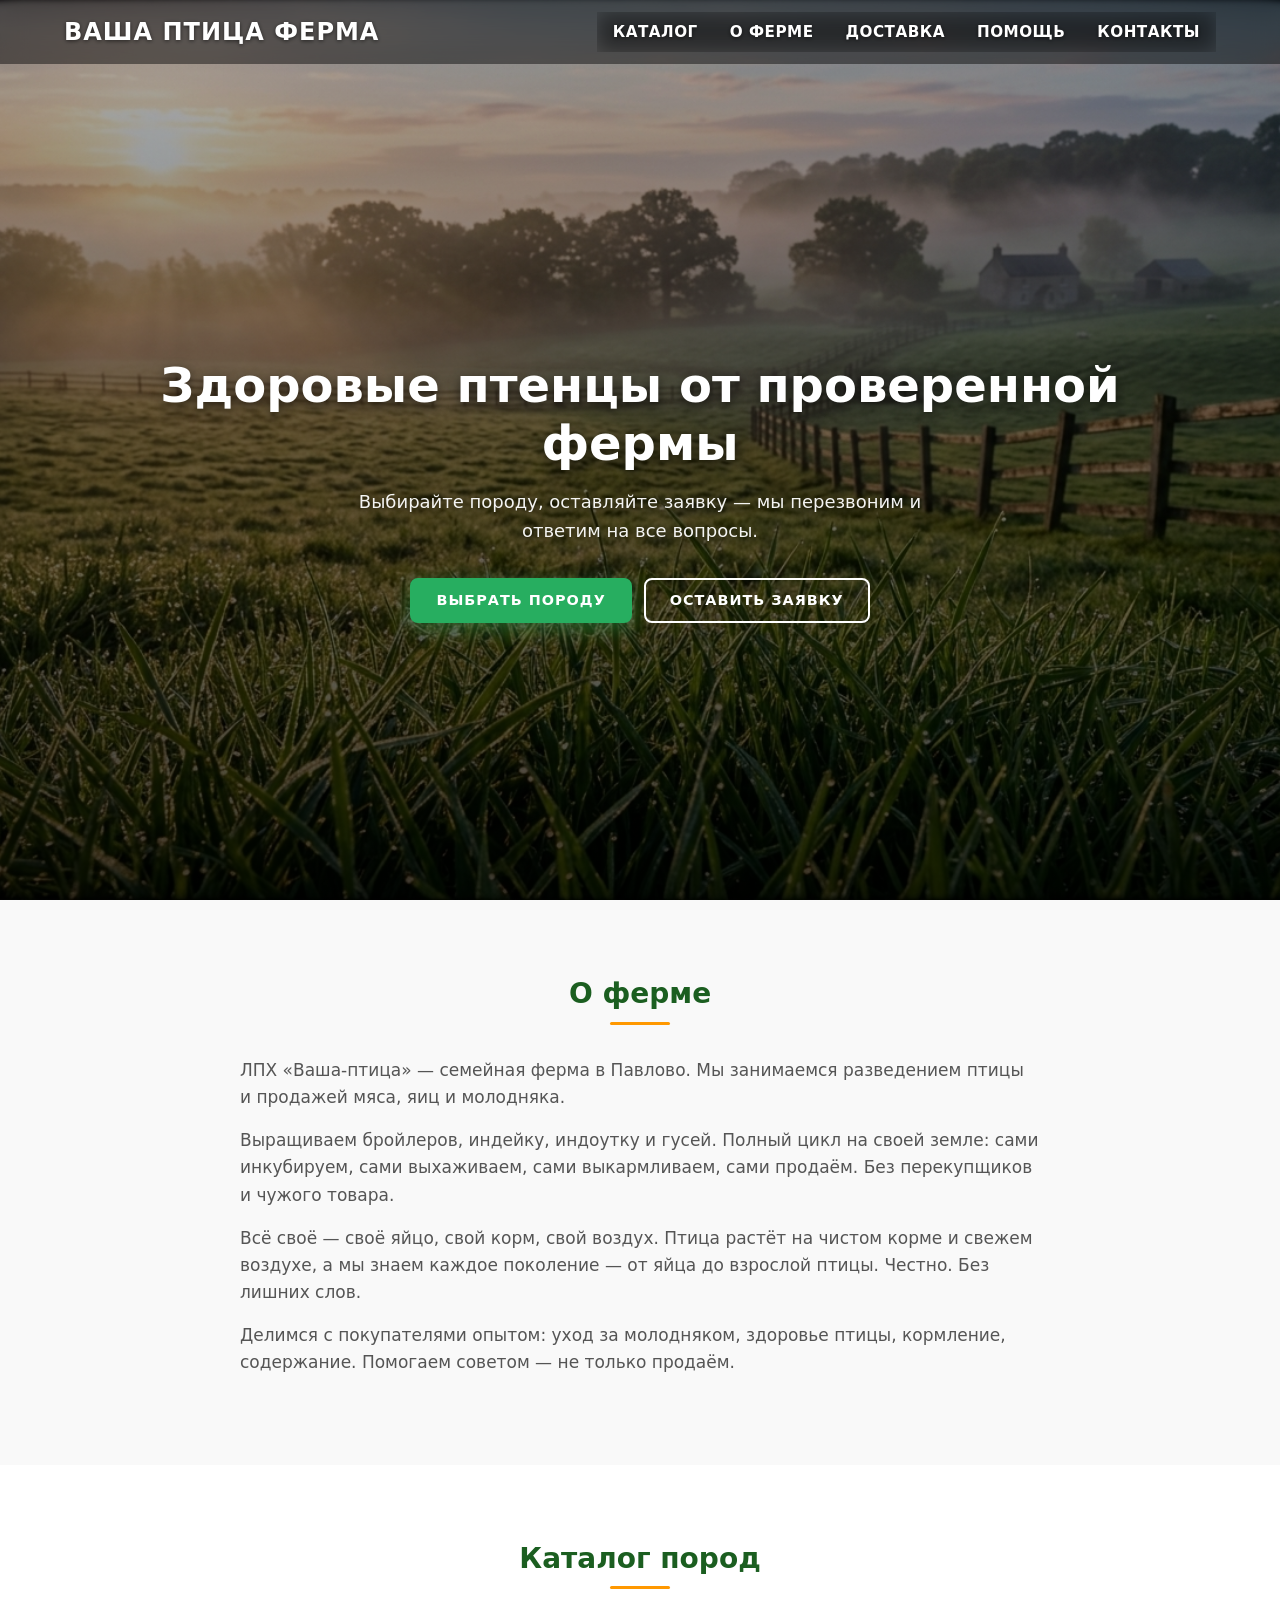
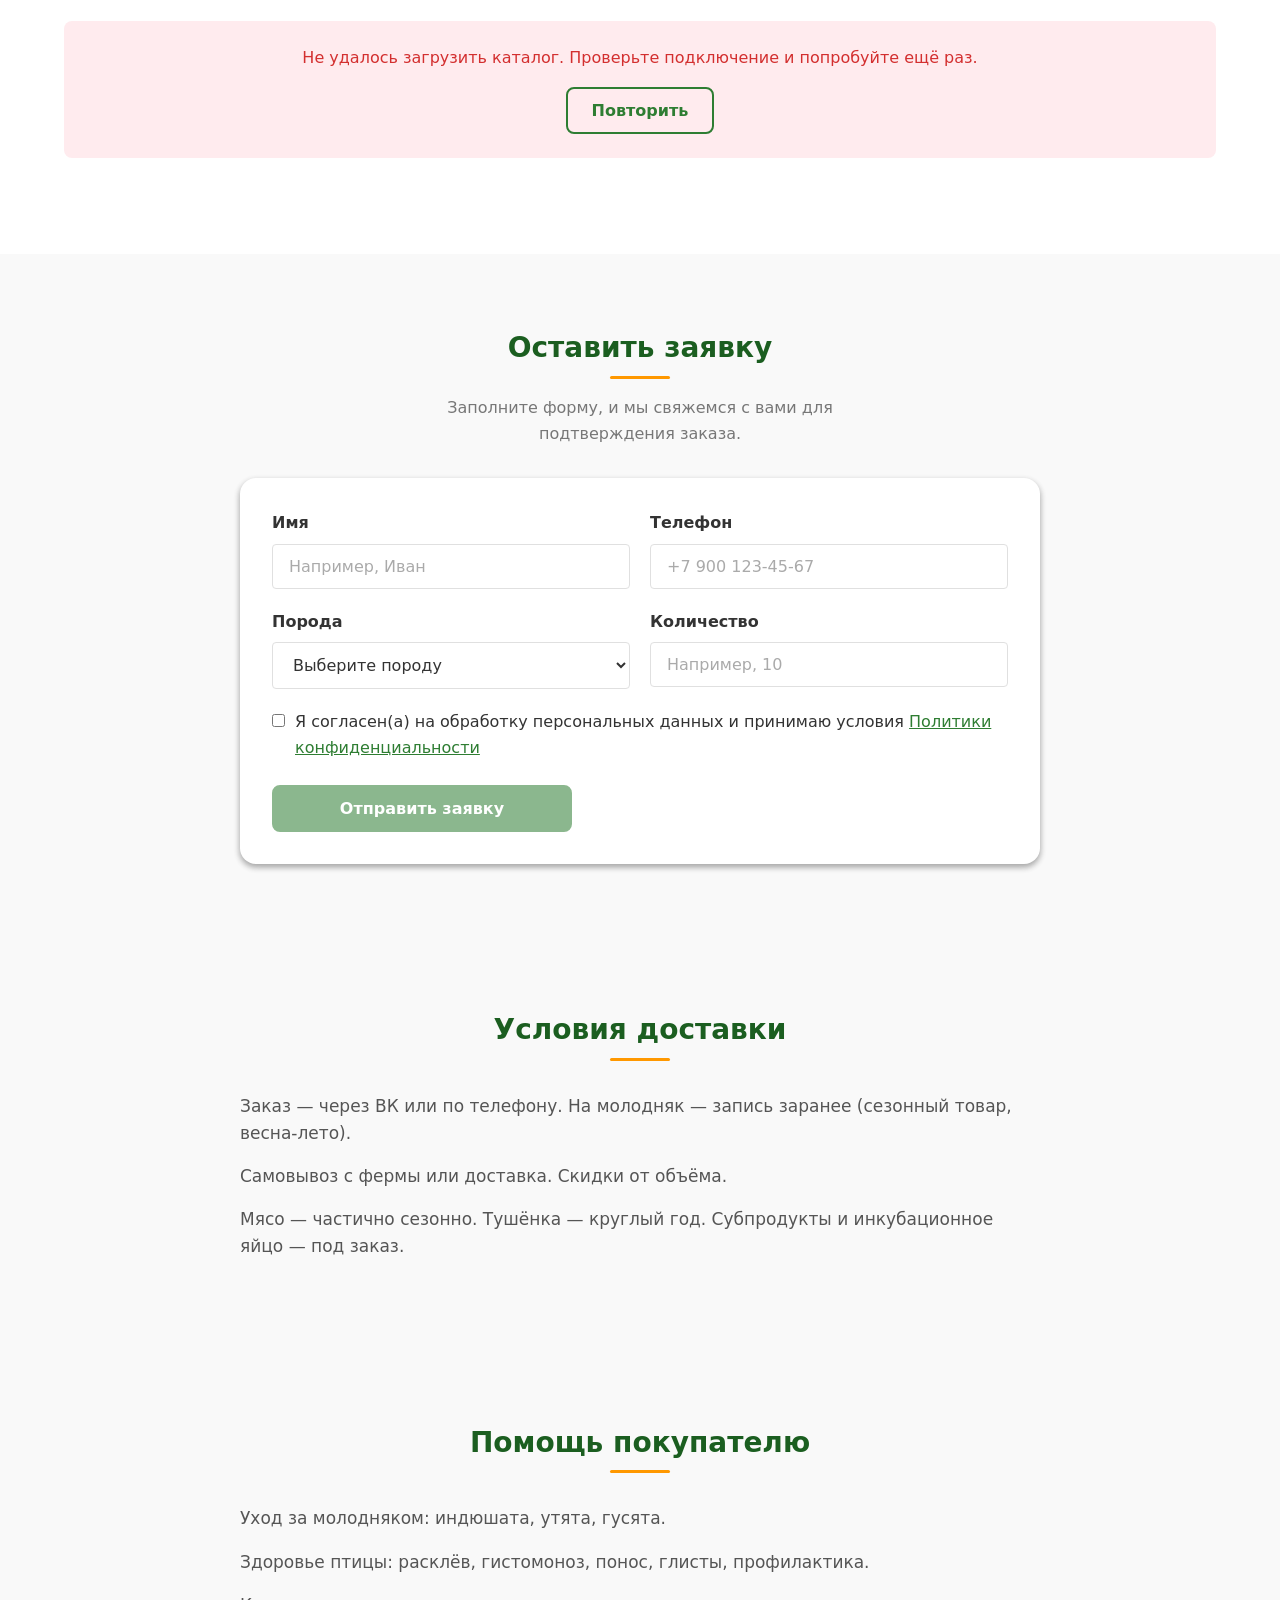
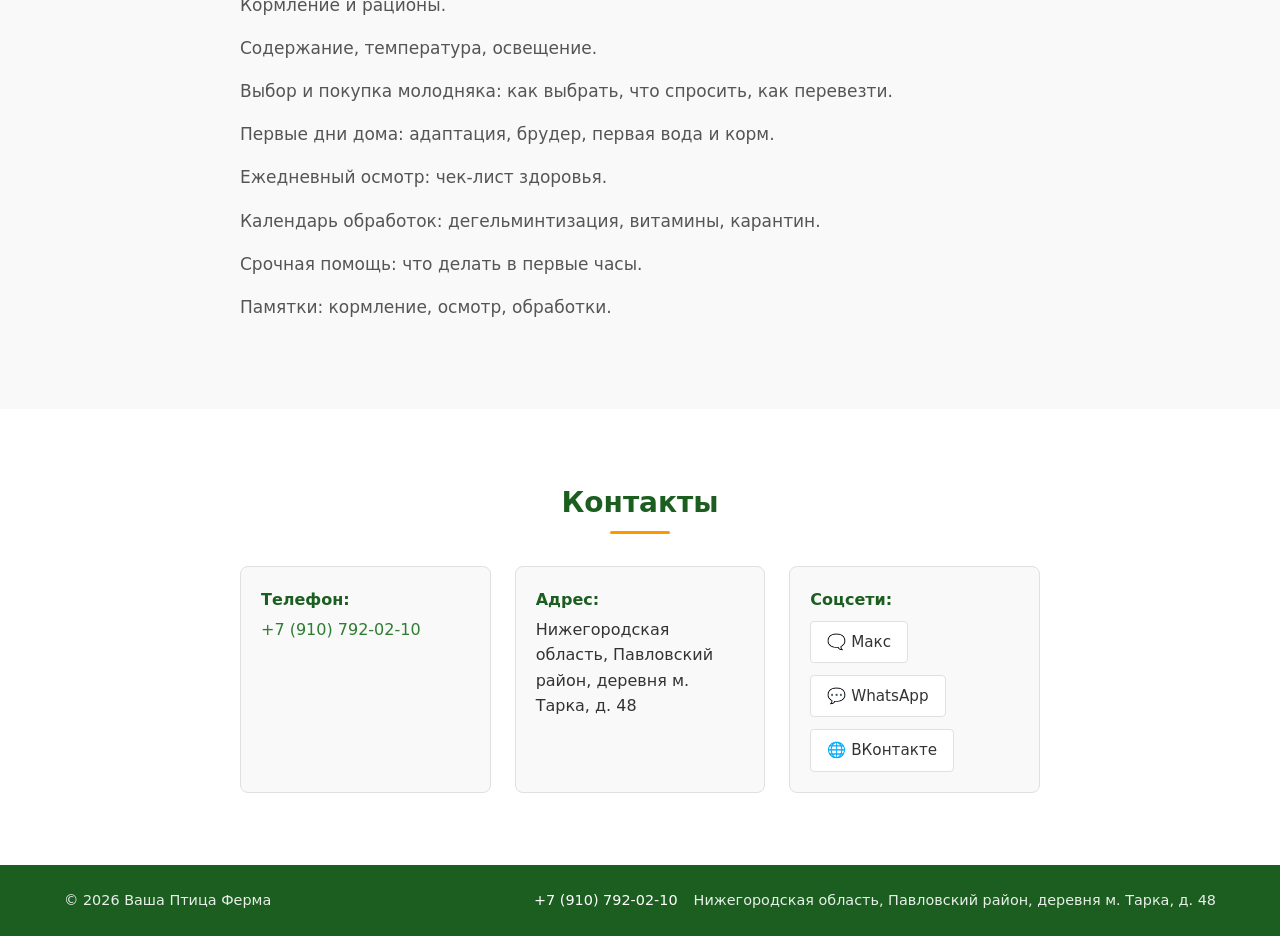
==== index.html @ 3f424425 "Добавлено согласие на обработку персональных данных и модальное окно политики конфиденциальности" ====
<!DOCTYPE html>
<html lang="ru">
<head>
    <meta charset="UTF-8">
    <meta name="viewport" content="width=device-width, initial-scale=1.0">
    <title>Ваша Птица Ферма — каталог пород и заявки</title>
    <link rel="stylesheet" href="css/styles.css">
    <link rel="icon" type="image/x-icon" href="favicon.ico">
    <script src="https://challenges.cloudflare.com/turnstile/v0/api.js" async defer></script>
</head>
<body>
    <header class="site-header">
        <div class="container header-inner">
            <a href="#hero" class="logo" aria-label="Ваша Птица Ферма — на главную">
                <span class="logo-main">Ваша Птица Ферма</span>
            </a>
            <nav class="main-nav" aria-label="Основная навигация">
                <button class="nav-toggle" aria-label="Открыть меню" aria-expanded="false">
                    <span></span>
                    <span></span>
                    <span></span>
                </button>
                <ul class="nav-list">
                    <li><a href="#catalog" class="nav-link">Каталог</a></li>
                    <li><a href="#about" class="nav-link">О ферме</a></li>
                    <li><a href="#delivery" class="nav-link">Доставка</a></li>
                    <li><a href="#guarantees" class="nav-link">Помощь</a></li>
                    <li><a href="#contacts" class="nav-link">Контакты</a></li>
                </ul>
            </nav>
        </div>
    </header>

    <main>
        <!-- Главный экран -->
        <section id="hero" class="hero">
            <div class="container">
                <h1 class="hero-title">Здоровые птенцы от проверенной фермы</h1>
                <p class="hero-subtitle">Выбирайте породу, оставляйте заявку — мы перезвоним и ответим на все вопросы.</p>
                <div class="hero-actions">
                    <a href="#catalog" class="btn btn-primary">Выбрать породу</a>
                    <a href="#application" class="btn btn-outline">Оставить заявку</a>
                </div>
            </div>
        </section>

        <!-- О ферме -->
        <section id="about" class="section about">
            <div class="container">
                <h2 class="section-title">О ферме</h2>
                <div class="about-content" id="about-text">
                    <!-- Текст подставляется из config.js -->
                </div>
            </div>
        </section>

        <!-- Каталог пород -->
        <section id="catalog" class="section catalog">
            <div class="container">
                <h2 class="section-title">Каталог пород</h2>
                <div id="catalog-status" class="catalog-status" role="status" aria-live="polite">
                    <!-- Загрузка, ошибка, пусто -->
                </div>
                <div id="catalog-grid" class="catalog-grid">
                    <!-- Карточки пород будут вставлены через JS -->
                </div>
            </div>
        </section>

        <!-- Форма заявки -->
        <section id="application" class="section application">
            <div class="container">
                <h2 class="section-title">Оставить заявку</h2>
                <p class="section-subtitle">Заполните форму, и мы свяжемся с вами для подтверждения заказа.</p>
                <form id="application-form" class="application-form" novalidate>
                    <div class="form-row">
                        <div class="form-group">
                            <label for="name">Имя</label>
                            <input type="text" id="name" name="name" required minlength="2" maxlength="100" placeholder="Например, Иван">
                            <div class="error-message" id="name-error" aria-live="polite"></div>
                        </div>
                        <div class="form-group">
                            <label for="phone">Телефон</label>
                            <input type="tel" id="phone" name="phone" required placeholder="+7 900 123-45-67">
                            <div class="error-message" id="phone-error" aria-live="polite"></div>
                        </div>
                    </div>
                    <div class="form-row">
                        <div class="form-group">
                            <label for="breed">Порода</label>
                            <select id="breed" name="breed_id" required>
                                <option value="">Выберите породу</option>
                                <!-- Опции заполняются после загрузки каталога -->
                            </select>
                            <div class="error-message" id="breed-error" aria-live="polite"></div>
                        </div>
                        <div class="form-group">
                            <label for="quantity">Количество</label>
                            <input type="number" id="quantity" name="quantity" required min="1" max="10000" step="1" inputmode="numeric" placeholder="Например, 10">
                            <div class="error-message" id="quantity-error" aria-live="polite"></div>
                        </div>
                    </div>
                    <div class="form-group consent-group">
                        <label class="consent-label">
                            <input type="checkbox" id="consent" name="consent" required>
                            <span>Я согласен(а) на обработку персональных данных и принимаю условия <a href="#privacy-modal" id="privacy-policy-link" class="privacy-policy-link">Политики конфиденциальности</a></span>
                        </label>
                        <div class="error-message" id="consent-error" aria-live="polite"></div>
                    </div>
                    <div id="form-feedback" class="form-feedback" role="status" aria-live="polite"></div>
                    <div class="cf-turnstile" data-sitekey="0x4AAAAAAEzDUbADTcyROmiz"></div>
                    <button type="submit" class="btn btn-primary btn-submit">Отправить заявку</button>
                </form>
            </div>
        </section>

        <!-- Доставка -->
        <section id="delivery" class="section delivery">
            <div class="container">
                <h2 class="section-title">Условия доставки</h2>
                <div class="delivery-content" id="delivery-text">
                    <!-- Текст подставляется из config.js -->
                </div>
            </div>
        </section>

        <!-- Гарантии -->
        <section id="guarantees" class="section guarantees">
            <div class="container">
                <h2 class="section-title">Помощь покупателю</h2>
                <div class="guarantees-content" id="guarantees-text">
                    <!-- Текст подставляется из config.js -->
                </div>
            </div>
        </section>

        <!-- Контакты -->
        <section id="contacts" class="section contacts">
            <div class="container">
                <h2 class="section-title">Контакты</h2>
                <div class="contacts-grid">
                    <div class="contact-item">
                        <span class="contact-label">Телефон:</span>
                        <a id="contact-phone" href="tel:+79001234567" class="contact-link"></a>
                    </div>
                    <div class="contact-item">
                        <span class="contact-label">Адрес:</span>
                        <span id="contact-address"></span>
                    </div>
                    <div class="contact-item">
                        <span class="contact-label">Соцсети:</span>
                        <ul id="contact-socials" class="social-list"></ul>
                    </div>
                </div>
            </div>
        </section>
    </main>

    <footer class="site-footer">
        <div class="container footer-inner">
            <p class="footer-copyright">© <span id="current-year"></span> Ваша Птица Ферма</p>
            <div class="footer-contacts">
                <a id="footer-phone" href="tel:+79001234567" class="footer-link"></a>
                <span id="footer-address"></span>
            </div>
        </div>
    </footer>

    <!-- Модальное окно политики конфиденциальности -->
    <div class="modal-overlay" id="privacy-modal" role="dialog" aria-modal="true" aria-labelledby="privacy-modal-title" hidden>
        <div class="modal" role="document">
            <div class="modal-header">
                <h2 class="modal-title" id="privacy-modal-title">Политика конфиденциальности</h2>
                <button class="modal-close" id="privacy-modal-close" aria-label="Закрыть" type="button">
                    <span aria-hidden="true">&times;</span>
                </button>
            </div>
            <div class="modal-body">
                <div class="policy-content">
                    <p><strong>ПОЛИТИКА КОНФИДЕНЦИАЛЬНОСТИ</strong></p>
                    <p>Действует в отношении сайта: <a href="https://chearu-stack.github.io/vpfarm/" target="_blank" rel="noopener noreferrer">https://chearu-stack.github.io/vpfarm/</a></p>
                    <p>Дата последнего обновления: 15 сентября 2026 г.</p>
                    <p>Настоящая Политика конфиденциальности (далее — Политика) определяет порядок обработки и защиты персональных данных пользователей сайта <a href="https://chearu-stack.github.io/vpfarm/" target="_blank" rel="noopener noreferrer">https://chearu-stack.github.io/vpfarm/</a> (далее — Сайт).</p>
                    <h3>1. Оператор персональных данных</h3>
                    <p>Оператором персональных данных является физическое лицо: Чернышева Марина Владимировна, контактный e-mail: <a href="mailto:ea52bk.ru">ea52bk.ru</a>.</p>
                    <h3>2. Какие персональные данные собираются</h3>
                    <p>Оператор обрабатывает следующие персональные данные пользователя: имя; номер контактного телефона; адрес доставки (предоставляется пользователем по желанию и только в случае необходимости).</p>
                    <h3>3. Цели обработки персональных данных</h3>
                    <p>Персональные данные обрабатываются исключительно в целях: оформления и выполнения заказа на приобретение молодняка; связи с пользователем для уточнения деталей заказа; информирования о статусе заказа.</p>
                    <h3>4. Правовые основания обработки</h3>
                    <p>Обработка персональных данных осуществляется на основании согласия пользователя, которое он дает путем отметки соответствующего чекбокса при отправке формы заявки на Сайте.</p>
                    <h3>5. Порядок и условия обработки</h3>
                    <p>5.1. Обработка персональных данных включает: сбор, запись, систематизацию, накопление, хранение, уточнение (обновление, изменение), извлечение, использование, блокирование, удаление, уничтожение.</p>
                    <p>5.2. Персональные данные хранятся на компьютере Оператора, расположенном на территории Российской Федерации.</p>
                    <p>5.3. Передача персональных данных третьим лицам не осуществляется, за исключением случаев, предусмотренных законодательством РФ.</p>
                    <p>5.4. Оператор принимает необходимые организационные и технические меры для защиты персональных данных от неправомерного доступа, уничтожения, изменения, блокирования и иных неправомерных действий.</p>
                    <h3>6. Сроки обработки и хранения</h3>
                    <p>Персональные данные обрабатываются до достижения целей обработки либо до момента отзыва согласия пользователем. После достижения целей обработки или отзыва согласия данные подлежат удалению в течение 30 (тридцати) дней.</p>
                    <h3>7. Права пользователя</h3>
                    <p>Пользователь имеет право: получать информацию об обработке своих персональных данных; требовать уточнения, блокирования или уничтожения своих персональных данных; отозвать согласие на обработку персональных данных в любое время. Для реализации своих прав пользователь может направить обращение на e-mail: <a href="mailto:ea52bk.ru">ea52bk.ru</a>.</p>
                    <h3>8. Отзыв согласия</h3>
                    <p>Согласие на обработку персональных данных может быть отозвано пользователем в любое время путем направления письменного уведомления на e-mail: <a href="mailto:ea52bk.ru">ea52bk.ru</a>. После получения отзыва Оператор прекращает обработку персональных данных и уничтожает их в срок, не превышающий 30 (тридцати) дней.</p>
                    <h3>9. Изменение Политики</h3>
                    <p>Оператор вправе вносить изменения в настоящую Политику. Актуальная версия Политики всегда размещается на Сайте.</p>
                    <h3>10. Контакты</h3>
                    <p>По всем вопросам, связанным с обработкой персональных данных, пользователь может обратиться по e-mail: <a href="mailto:ea52bk.ru">ea52bk.ru</a>.</p>
                </div>
            </div>
        </div>
    </div>

    <script src="js/config.js"></script>
    <script src="js/app.js"></script>
</body>
</html>
---- css/styles.css ----
/* ============================================
   Ваша Птица Ферма — основные стили
   Адаптивная верстка от 320px (mobile-first)
   ============================================ */

/* ---------- Переменные ---------- */
:root {
    --color-primary: #2e7d32;
    --color-primary-dark: #1b5e20;
    --color-primary-light: #e8f5e9;
    --color-accent: #ff9800;
    --color-accent-dark: #e65100;
    --color-text: #333333;
    --color-text-light: #555555;
    --color-text-muted: #777777;
    --color-background: #f9f9f9;
    --color-surface: #ffffff;
    --color-border: #e0e0e0;
    --color-error: #d32f2f;
    --color-success: #388e3c;
    --shadow-sm: 0 1px 3px rgba(0,0,0,0.12), 0 1px 2px rgba(0,0,0,0.24);
    --shadow-md: 0 3px 6px rgba(0,0,0,0.16), 0 3px 6px rgba(0,0,0,0.23);
    --shadow-lg: 0 10px 20px rgba(0,0,0,0.19), 0 6px 6px rgba(0,0,0,0.23);
    --radius-sm: 4px;
    --radius-md: 8px;
    --radius-lg: 16px;
    --transition: all 0.3s ease;
    --font-family: system-ui, -apple-system, BlinkMacSystemFont, "Segoe UI", Roboto, "Helvetica Neue", Arial, sans-serif;
    --header-height: 64px;
}

/* ---------- Сброс и базовые стили ---------- */
*,
*::before,
*::after {
    box-sizing: border-box;
    margin: 0;
    padding: 0;
}

html {
    scroll-behavior: smooth;
    -webkit-text-size-adjust: 100%;
}

body {
    font-family: var(--font-family);
    font-size: 16px;
    line-height: 1.6;
    color: var(--color-text);
    background-color: var(--color-background);
    min-height: 100vh;
    display: flex;
    flex-direction: column;
}

main {
    flex: 1 0 auto;
}

img {
    max-width: 100%;
    height: auto;
    display: block;
}

ul,
ol {
    list-style: none;
}

a {
    color: var(--color-primary);
    text-decoration: none;
    transition: var(--transition);
}

a:hover {
    color: var(--color-primary-dark);
}

/* ---------- Контейнер ---------- */
.container {
    width: 100%;
    max-width: 1200px;
    margin: 0 auto;
    padding: 0 16px;
}

/* ---------- Кнопки (общие) ---------- */
.btn {
    display: inline-block;
    padding: 12px 24px;
    border: 2px solid transparent;
    border-radius: var(--radius-md);
    font-size: 1rem;
    font-weight: 600;
    text-align: center;
    cursor: pointer;
    transition: var(--transition);
    text-decoration: none;
    line-height: 1.2;
    background: none;
    font-family: inherit;
}

.btn:focus-visible {
    outline: 3px solid var(--color-accent);
    outline-offset: 2px;
}

.btn-primary {
    background-color: var(--color-primary);
    color: #fff;
    border-color: var(--color-primary);
}

.btn-primary:hover {
    background-color: var(--color-primary-dark);
    border-color: var(--color-primary-dark);
    color: #fff;
}

.btn-outline {
    background-color: transparent;
    color: var(--color-primary);
    border-color: var(--color-primary);
}

.btn-outline:hover {
    background-color: var(--color-primary-light);
    color: var(--color-primary-dark);
    border-color: var(--color-primary-dark);
}

.btn-submit {
    width: 100%;
    max-width: 300px;
    margin-top: 24px;
}

.btn-order {
    margin-top: 16px;
    width: 100%;
}

/* ---------- Шапка (Тонированное стекло, фиксированная) ---------- */
.site-header {
    background-color: rgba(0, 0, 0, 0.45); /* Темная полупрозрачная база */
    backdrop-filter: blur(12px); /* Эффект стекла */
    -webkit-backdrop-filter: blur(12px);
    position: fixed; /* Шапка всегда на экране */
    top: 0;
    left: 0;
    width: 100%;
    z-index: 1000;
    height: auto;
    min-height: var(--header-height);
}

.header-inner {
    display: flex;
    align-items: center;
    justify-content: space-between;
    height: var(--header-height);
}

.logo {
    font-size: 1.5rem;
    font-weight: 700;
    color: #ffffff;
    letter-spacing: 1px;
    text-transform: uppercase;
    text-shadow: 0 1px 4px rgba(0, 0, 0, 0.6);
}

.logo-main {
    white-space: nowrap;
}

/* Навигация */
.main-nav {
    display: flex;
    align-items: center;
}

.nav-toggle {
    display: inline-flex;
    flex-direction: column;
    justify-content: center;
    align-items: center;
    width: 40px;
    height: 40px;
    background: transparent;
    border: none;
    cursor: pointer;
    padding: 8px;
    border-radius: var(--radius-sm);
    transition: var(--transition);
}

.nav-toggle:hover {
    background-color: rgba(255, 255, 255, 0.15);
}

.nav-toggle span {
    display: block;
    width: 24px;
    height: 2px;
    background-color: #ffffff;
    margin: 2px 0;
    transition: var(--transition);
    transform-origin: center;
}

.nav-list {
    display: none;
    position: absolute;
    top: var(--header-height);
    left: 0;
    right: 0;
    background-color: rgba(0, 0, 0, 0.85); 
    backdrop-filter: blur(10px);
    box-shadow: var(--shadow-md);
    padding: 16px;
    flex-direction: column;
    gap: 8px;
}

.nav-list.nav-open {
    display: flex;
}

.nav-link {
    display: block;
    padding: 12px 16px;
    font-size: 0.95rem;
    font-weight: 600;
    color: #ffffff;
    border-radius: var(--radius-sm);
    text-transform: uppercase;
    letter-spacing: 0.5px;
    text-shadow: 0 1px 4px rgba(0, 0, 0, 0.6);
}

.nav-link:hover {
    background-color: rgba(255, 255, 255, 0.1);
    color: #ffffff;
}

/* Анимация бургера при открытом меню */
.nav-open ~ .nav-toggle span:nth-child(1) {
    transform: translateY(6px) rotate(45deg);
}
.nav-open ~ .nav-toggle span:nth-child(2) {
    opacity: 0;
}
.nav-open ~ .nav-toggle span:nth-child(3) {
    transform: translateY(-6px) rotate(-45deg);
}

/* ---------- Главный экран (Cinematic Hero с фото 100vh) ---------- */
.hero {
    background: linear-gradient(to bottom, rgba(0, 0, 0, 0.3) 0%, rgba(0, 0, 0, 0.75) 100%),
                url('../assets/images/hero-bg.jpg') center center / cover no-repeat;
    padding: 80px 0 0 0; 
    min-height: 100vh; /* Ровно на весь экран */
    display: flex;
    flex-direction: column;
    justify-content: center;
    text-align: center;
}

.hero-title {
    font-size: 2.5rem;
    font-weight: 800;
    color: #ffffff;
    margin-bottom: 16px;
    line-height: 1.2;
    text-shadow: 0 4px 12px rgba(0, 0, 0, 0.6);
}

.hero-subtitle {
    font-size: 1.125rem;
    color: rgba(255, 255, 255, 0.95);
    max-width: 600px;
    margin: 0 auto 32px;
    text-shadow: 0 2px 8px rgba(0, 0, 0, 0.6);
}

.hero-actions {
    display: flex;
    flex-direction: column;
    gap: 12px;
    align-items: center;
    justify-content: center;
}

/* Кнопки ТОЛЬКО для главного экрана */
.hero-actions .btn-primary {
    background-color: #27ae60;
    border-color: #27ae60;
    color: #ffffff;
    box-shadow: 0 6px 20px rgba(39, 174, 96, 0.4);
    text-transform: uppercase;
    letter-spacing: 1px;
    font-size: 0.9rem;
}

.hero-actions .btn-primary:hover {
    background-color: #219653;
    border-color: #219653;
    transform: translateY(-2px);
    box-shadow: 0 8px 25px rgba(39, 174, 96, 0.6);
    color: #ffffff;
}

.hero-actions .btn-outline {
    background-color: transparent;
    color: #ffffff;
    border-color: #ffffff;
    text-transform: uppercase;
    letter-spacing: 1px;
    font-size: 0.9rem;
}

.hero-actions .btn-outline:hover {
    background-color: #ffffff;
    color: #333333;
    border-color: #ffffff;
    transform: translateY(-2px);
}

/* ---------- Секции ---------- */
.section {
    padding: 48px 0;
}

.section-title {
    font-size: 1.75rem;
    font-weight: 700;
    color: var(--color-primary-dark);
    text-align: center;
    margin-bottom: 32px;
    position: relative;
    padding-bottom: 8px;
}

.section-title::after {
    content: '';
    position: absolute;
    bottom: 0;
    left: 50%;
    transform: translateX(-50%);
    width: 60px;
    height: 3px;
    background-color: var(--color-accent);
    border-radius: 2px;
}

.section-subtitle {
    text-align: center;
    color: var(--color-text-muted);
    max-width: 500px;
    margin: -16px auto 32px;
}

/* ---------- Контентные блоки (about, delivery, guarantees) ---------- */
.about-content,
.delivery-content,
.guarantees-content {
    max-width: 800px;
    margin: 0 auto;
    font-size: 1.0625rem;
    color: var(--color-text-light);
}

.about-content p,
.delivery-content p,
.guarantees-content p {
    margin-bottom: 16px;
}

/* ---------- Каталог ---------- */
.catalog {
    background-color: var(--color-surface);
}

.catalog-status {
    text-align: center;
    padding: 16px;
    margin-bottom: 24px;
    border-radius: var(--radius-md);
    min-height: 48px;
    font-size: 1rem;
}

.catalog-status.loading {
    color: var(--color-primary);
    background-color: var(--color-primary-light);
}

.catalog-status.empty {
    color: var(--color-text-muted);
    background-color: #f0f0f0;
}

.catalog-status.error {
    color: var(--color-error);
    background-color: #ffebee;
    padding: 24px;
}

.catalog-status.error p {
    margin-bottom: 16px;
}

.catalog-grid {
    display: grid;
    grid-template-columns: 1fr;
    gap: 24px;
}

.breed-card {
    background-color: var(--color-surface);
    border: 1px solid var(--color-border);
    border-radius: var(--radius-lg);
    overflow: hidden;
    box-shadow: var(--shadow-sm);
    transition: var(--transition);
    display: flex;
    flex-direction: column;
}

.breed-card:hover {
    box-shadow: var(--shadow-md);
    transform: translateY(-4px);
}

.breed-image-wrapper {
    width: 100%;
    aspect-ratio: 16 / 9;
    overflow: hidden;
    background-color: #f0f0f0;
}

.breed-image {
    width: 100%;
    height: 100%;
    object-fit: cover;
    transition: transform 0.3s ease;
}

.breed-card:hover .breed-image {
    transform: scale(1.05);
}

.breed-info {
    padding: 20px;
    display: flex;
    flex-direction: column;
    flex: 1;
}

.breed-name {
    font-size: 1.25rem;
    font-weight: 700;
    color: var(--color-primary-dark);
    margin-bottom: 8px;
}

.breed-price {
    font-size: 1.5rem;
    font-weight: 700;
    color: var(--color-accent-dark);
    margin-bottom: 12px;
}

.currency {
    font-size: 0.875rem;
    font-weight: 400;
    color: var(--color-text-muted);
}

.breed-description {
    color: var(--color-text-light);
    margin-bottom: 16px;
    flex: 1;
}

/* ---------- Форма заявки ---------- */
.application {
    background-color: var(--color-background);
}

.application-form {
    max-width: 800px;
    margin: 0 auto;
    padding: 32px;
    background-color: var(--color-surface);
    border-radius: var(--radius-lg);
    box-shadow: var(--shadow-md);
}

.form-row {
    display: flex;
    flex-direction: column;
    gap: 20px;
    margin-bottom: 20px;
}

.form-group {
    flex: 1;
}

.form-group label {
    display: block;
    margin-bottom: 8px;
    font-weight: 600;
    color: var(--color-text);
}

.form-group input,
.form-group select {
    width: 100%;
    padding: 12px 16px;
    font-size: 1rem;
    font-family: inherit;
    border: 1px solid var(--color-border);
    border-radius: var(--radius-sm);
    background-color: var(--color-surface);
    transition: var(--transition);
    color: var(--color-text);
}

.form-group input::placeholder {
    color: #aaa;
}

.form-group input:focus,
.form-group select:focus {
    outline: none;
    border-color: var(--color-primary);
    box-shadow: 0 0 0 3px rgba(46, 125, 50, 0.2);
}

.error-message {
    display: none;
    color: var(--color-error);
    font-size: 0.875rem;
    margin-top: 6px;
}

.error-message.visible {
    display: block;
}

.form-feedback {
    min-height: 24px;
    margin: 16px 0;
    text-align: center;
    font-weight: 500;
    display: none;
}

.form-feedback.error {
    display: block;
    color: var(--color-error);
}

.form-feedback.success {
    display: block;
    color: var(--color-success);
}

/* ---------- Контакты ---------- */
.contacts {
    background-color: var(--color-surface);
}

.contacts-grid {
    display: grid;
    grid-template-columns: 1fr;
    gap: 24px;
    max-width: 800px;
    margin: 0 auto;
}

.contact-item {
    background-color: var(--color-background);
    padding: 20px;
    border-radius: var(--radius-md);
    border: 1px solid var(--color-border);
}

.contact-label {
    display: block;
    font-weight: 700;
    color: var(--color-primary-dark);
    margin-bottom: 4px;
}

.contact-link {
    color: var(--color-primary);
}

.social-list {
    display: flex;
    flex-wrap: wrap;
    gap: 12px;
    margin-top: 8px;
}

.social-item {
}

.social-link {
    display: inline-flex;
    align-items: center;
    gap: 4px;
    padding: 8px 16px;
    background-color: var(--color-surface);
    border: 1px solid var(--color-border);
    border-radius: var(--radius-sm);
    color: var(--color-text);
    font-weight: 500;
    font-size: 0.95rem;
    transition: var(--transition);
}

.social-link:hover {
    background-color: var(--color-primary-light);
    color: var(--color-primary-dark);
    border-color: var(--color-primary);
}

/* ---------- Футер ---------- */
.site-footer {
    background-color: var(--color-primary-dark);
    color: rgba(255,255,255,0.9);
    padding: 24px 0;
    flex-shrink: 0;
}

.footer-inner {
    display: flex;
    flex-direction: column;
    align-items: center;
    gap: 12px;
    text-align: center;
}

.footer-copyright {
    font-size: 0.9rem;
}

.footer-contacts {
    display: flex;
    flex-direction: column;
    gap: 4px;
    font-size: 0.9rem;
}

.footer-link {
    color: #fff;
    font-weight: 500;
}

.footer-link:hover {
    color: var(--color-accent);
}

/* ============================================
   Адаптивные стили
   ============================================ */

/* Маленькие мобильные */
@media (max-width: 480px) {
    :root {
        --header-height: 56px;
    }
    .hero-title {
        font-size: 1.75rem;
    }
    .section-title {
        font-size: 1.5rem;
    }
    .application-form {
        padding: 20px;
    }
    .btn {
        padding: 10px 20px;
        font-size: 0.95rem;
    }
    .hero-actions .btn {
        width: 100%;
        max-width: 100%;
    }
}

/* Планшеты (≥ 600px) */
@media (min-width: 600px) {
    .container {
        padding: 0 24px;
    }
    .hero-actions {
        flex-direction: row;
        justify-content: center;
    }
    .form-row {
        flex-direction: row;
    }
    .catalog-grid {
        grid-template-columns: repeat(2, 1fr);
    }
    .contacts-grid {
        grid-template-columns: repeat(3, 1fr);
    }
    .footer-inner {
        flex-direction: row;
        justify-content: space-between;
        text-align: left;
    }
    .footer-contacts {
        flex-direction: row;
        gap: 16px;
    }
}

/* Десктопы (≥ 900px) */
@media (min-width: 900px) {
    .section {
        padding: 72px 0;
    }
    .hero-title {
        font-size: 3rem;
    }
    .catalog-grid {
        grid-template-columns: repeat(3, 1fr);
    }
    .nav-toggle {
        display: none;
    }
    .nav-list {
        display: flex;
        position: static;
        flex-direction: row;
        gap: 0;
        box-shadow: none;
        padding: 0;
        background: transparent; 
    }
    .nav-link {
        padding: 8px 16px;
        font-size: 0.95rem;
    }
    .header-inner {
        height: var(--header-height);
    }
}

/* Большие экраны (≥ 1200px) */
@media (min-width: 1200px) {
    .catalog-grid {
        grid-template-columns: repeat(4, 1fr);
    }
}

.consent-group {
    margin-top: 4px;
}

.consent-label {
    display: flex !important;
    align-items: flex-start;
    gap: 10px;
    margin-bottom: 0 !important;
    font-weight: 400 !important;
}

.consent-label input {
    width: auto;
    flex: 0 0 auto;
    margin-top: 5px;
}

.privacy-policy-link {
    text-decoration: underline;
}

.btn-submit:disabled {
    opacity: 0.55;
    cursor: not-allowed;
}

.modal-overlay[hidden] {
    display: none;
}

.modal-overlay {
    position: fixed;
    inset: 0;
    z-index: 1000;
    display: flex;
    align-items: center;
    justify-content: center;
    padding: 20px;
    background: rgba(0, 0, 0, 0.55);
}

.modal {
    width: min(760px, 100%);
    max-height: min(85vh, 900px);
    overflow: hidden;
    background: var(--color-surface);
    border-radius: var(--radius-lg);
    box-shadow: var(--shadow-lg);
}

.modal-header {
    display: flex;
    align-items: center;
    justify-content: space-between;
    gap: 16px;
    padding: 20px 24px;
    border-bottom: 1px solid var(--color-border);
}

.modal-title {
    color: var(--color-primary-dark);
    font-size: 1.35rem;
}

.modal-close {
    border: 0;
    background: transparent;
    color: var(--color-text-muted);
    font-size: 1.8rem;
    line-height: 1;
    cursor: pointer;
}

.modal-close:hover {
    color: var(--color-primary-dark);
}

.modal-body {
    max-height: calc(min(85vh, 900px) - 80px);
    overflow-y: auto;
    padding: 24px;
}

.policy-content p {
    margin-bottom: 14px;
}

.policy-content h3 {
    margin: 22px 0 8px;
    color: var(--color-primary-dark);
    font-size: 1.05rem;
}

.stock-badge {
    display: inline-block;
    padding: 4px 12px;
    border-radius: 12px;
    font-size: 0.8rem;
    font-weight: 600;
    line-height: 1.4;
    margin-bottom: 8px;
    white-space: nowrap;
}

.stock-badge.many {
    background-color: #2e7d32;
    color: #ffffff;
}

.stock-badge.available {
    background-color: #a5d6a7;
    color: #1b5e20;
}

.stock-badge.few {
    background-color: #ffb74d;
    color: #5d4037;
}

.stock-badge.expected {
    background-color: #90caf9;
    color: #0d47a1;
}

.stock-badge.none {
    background-color: #ef9a9a;
    color: #b71c1c;
}
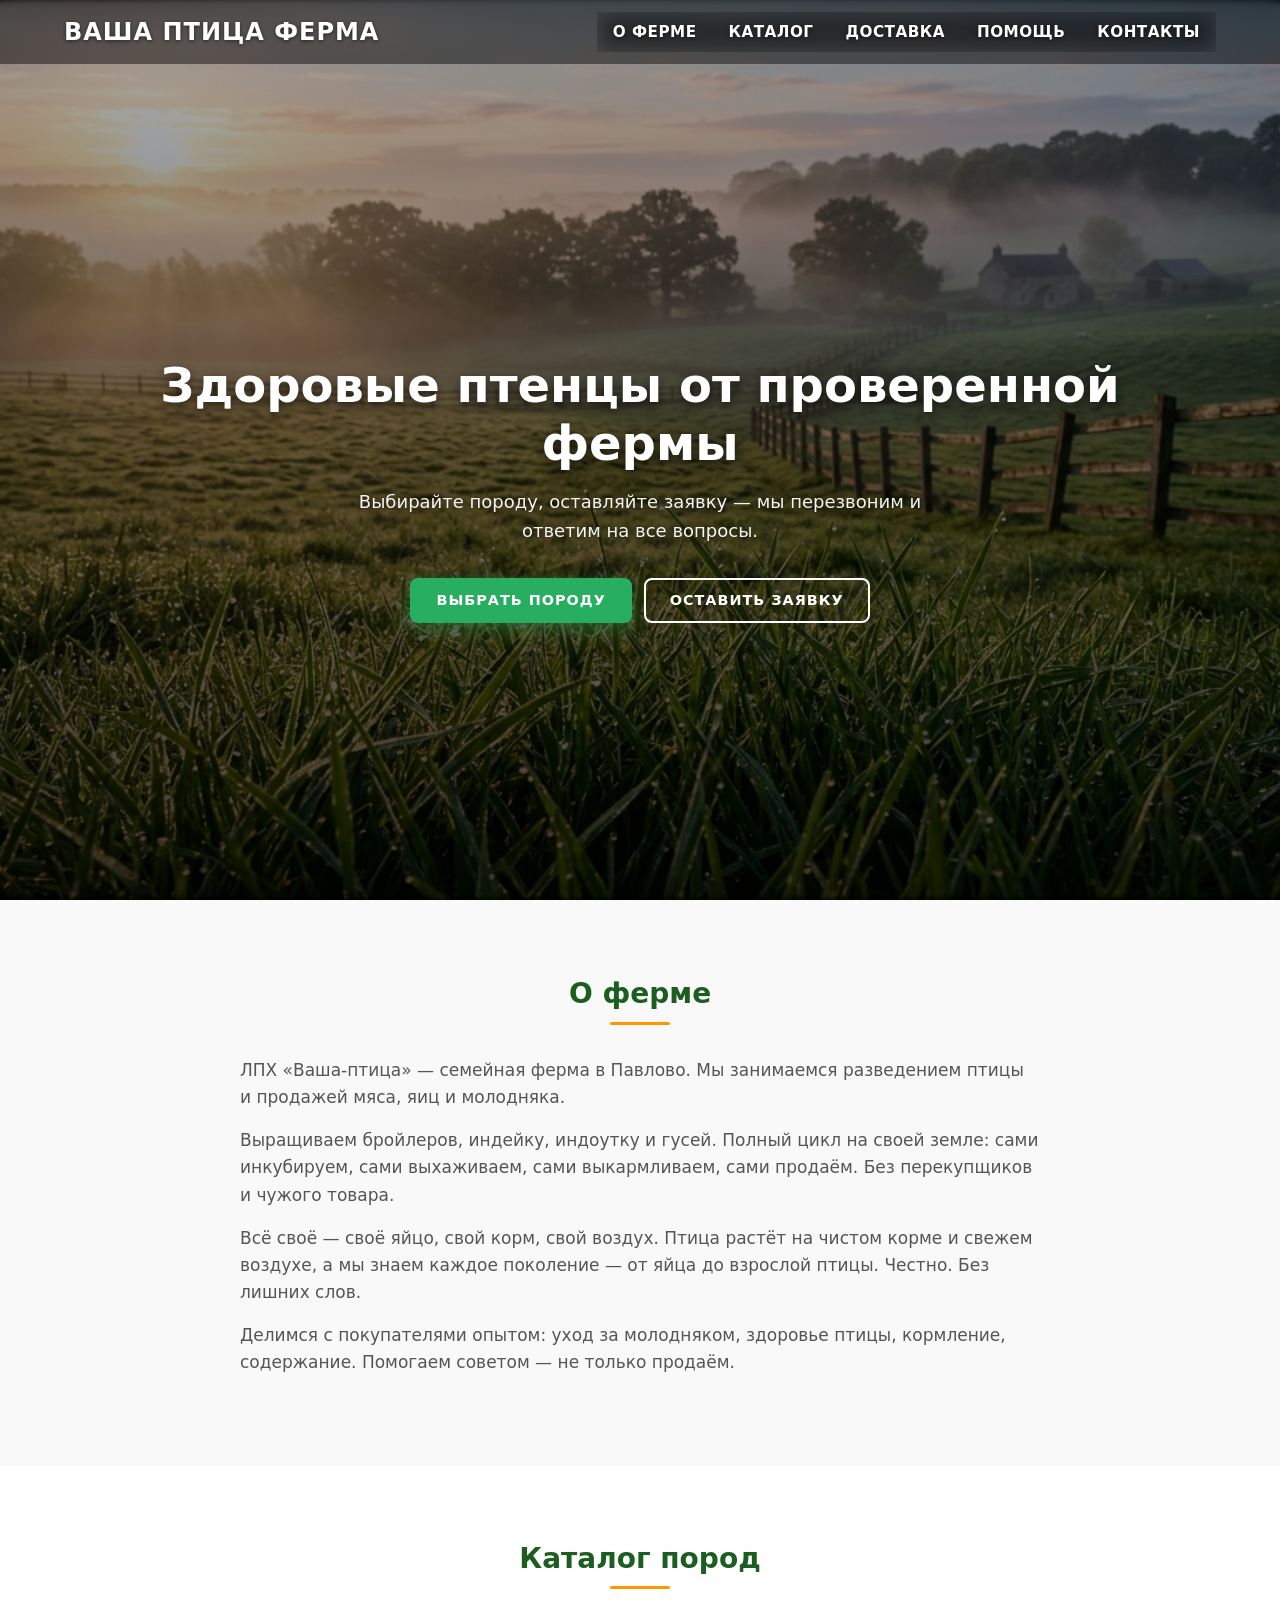
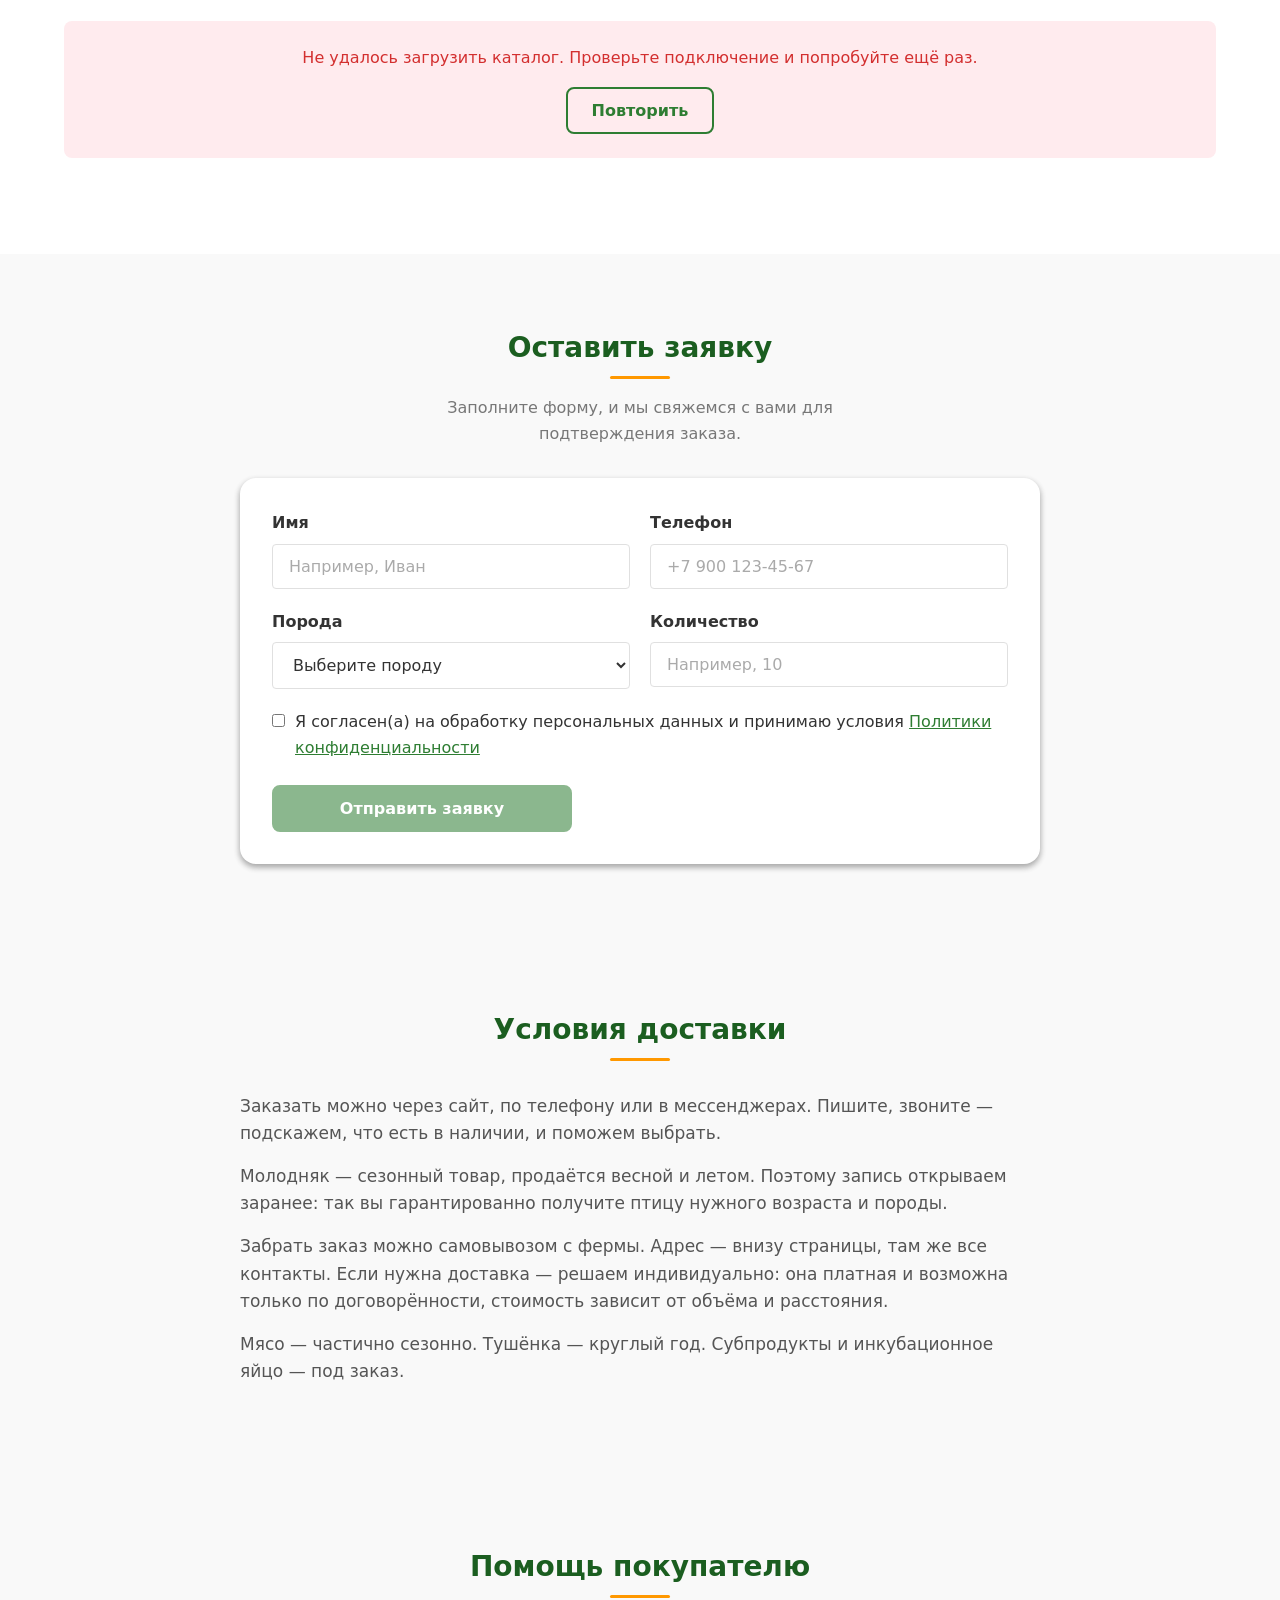
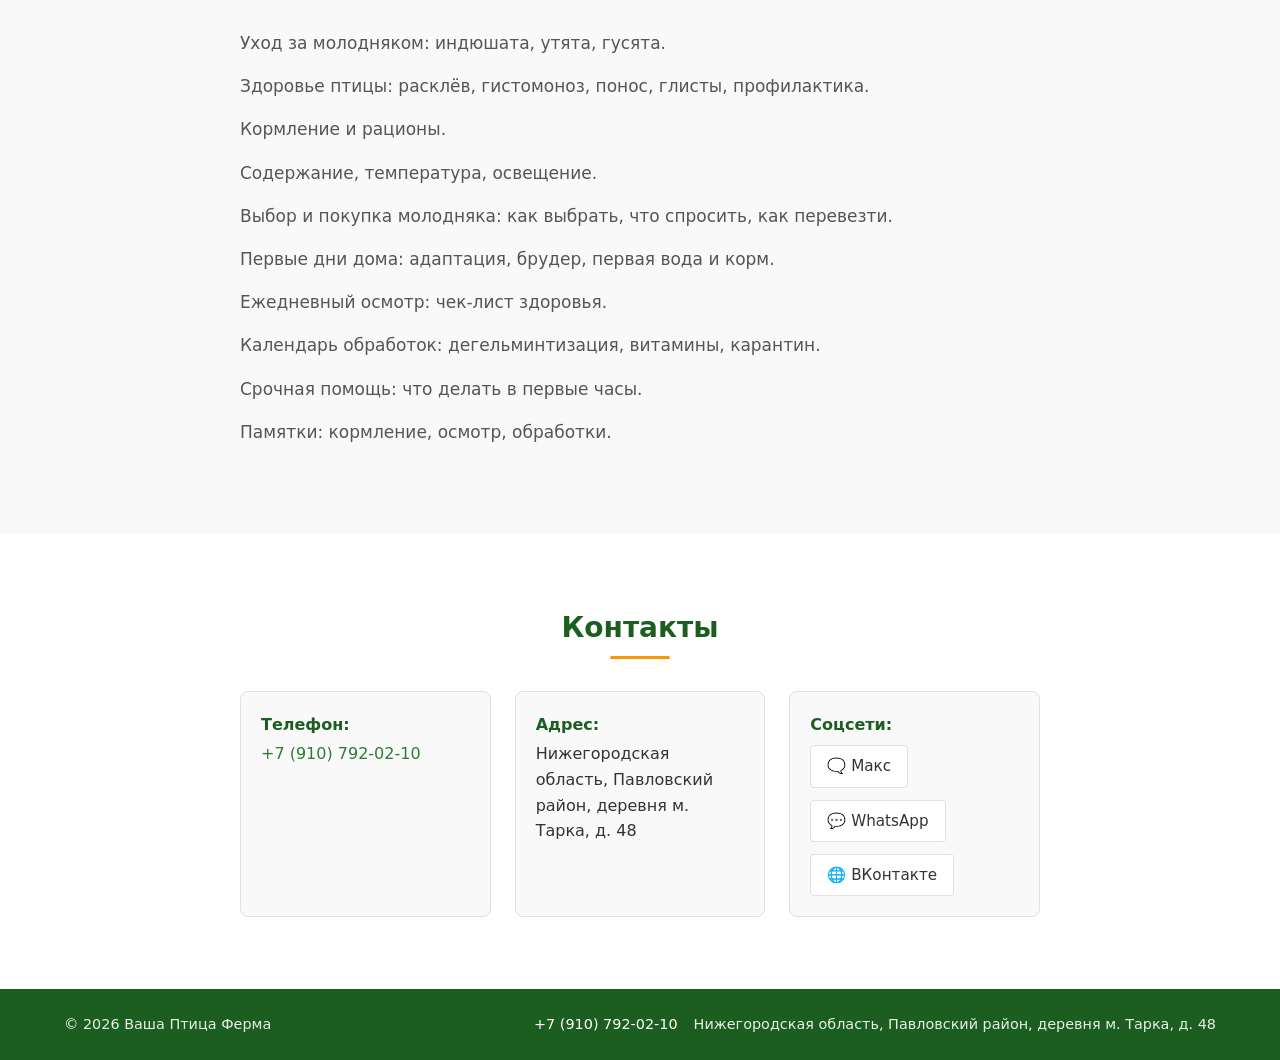
==== commit 7b014c64: "Исправлен текст доставки и порядок меню" ====
--- a/index.html
+++ b/index.html
@@ -21,8 +21,8 @@
                     <span></span>
                 </button>
                 <ul class="nav-list">
+                    <li><a href="#about" class="nav-link">О ферме</a></li>
                     <li><a href="#catalog" class="nav-link">Каталог</a></li>
-                    <li><a href="#about" class="nav-link">О ферме</a></li>
                     <li><a href="#delivery" class="nav-link">Доставка</a></li>
                     <li><a href="#guarantees" class="nav-link">Помощь</a></li>
                     <li><a href="#contacts" class="nav-link">Контакты</a></li>
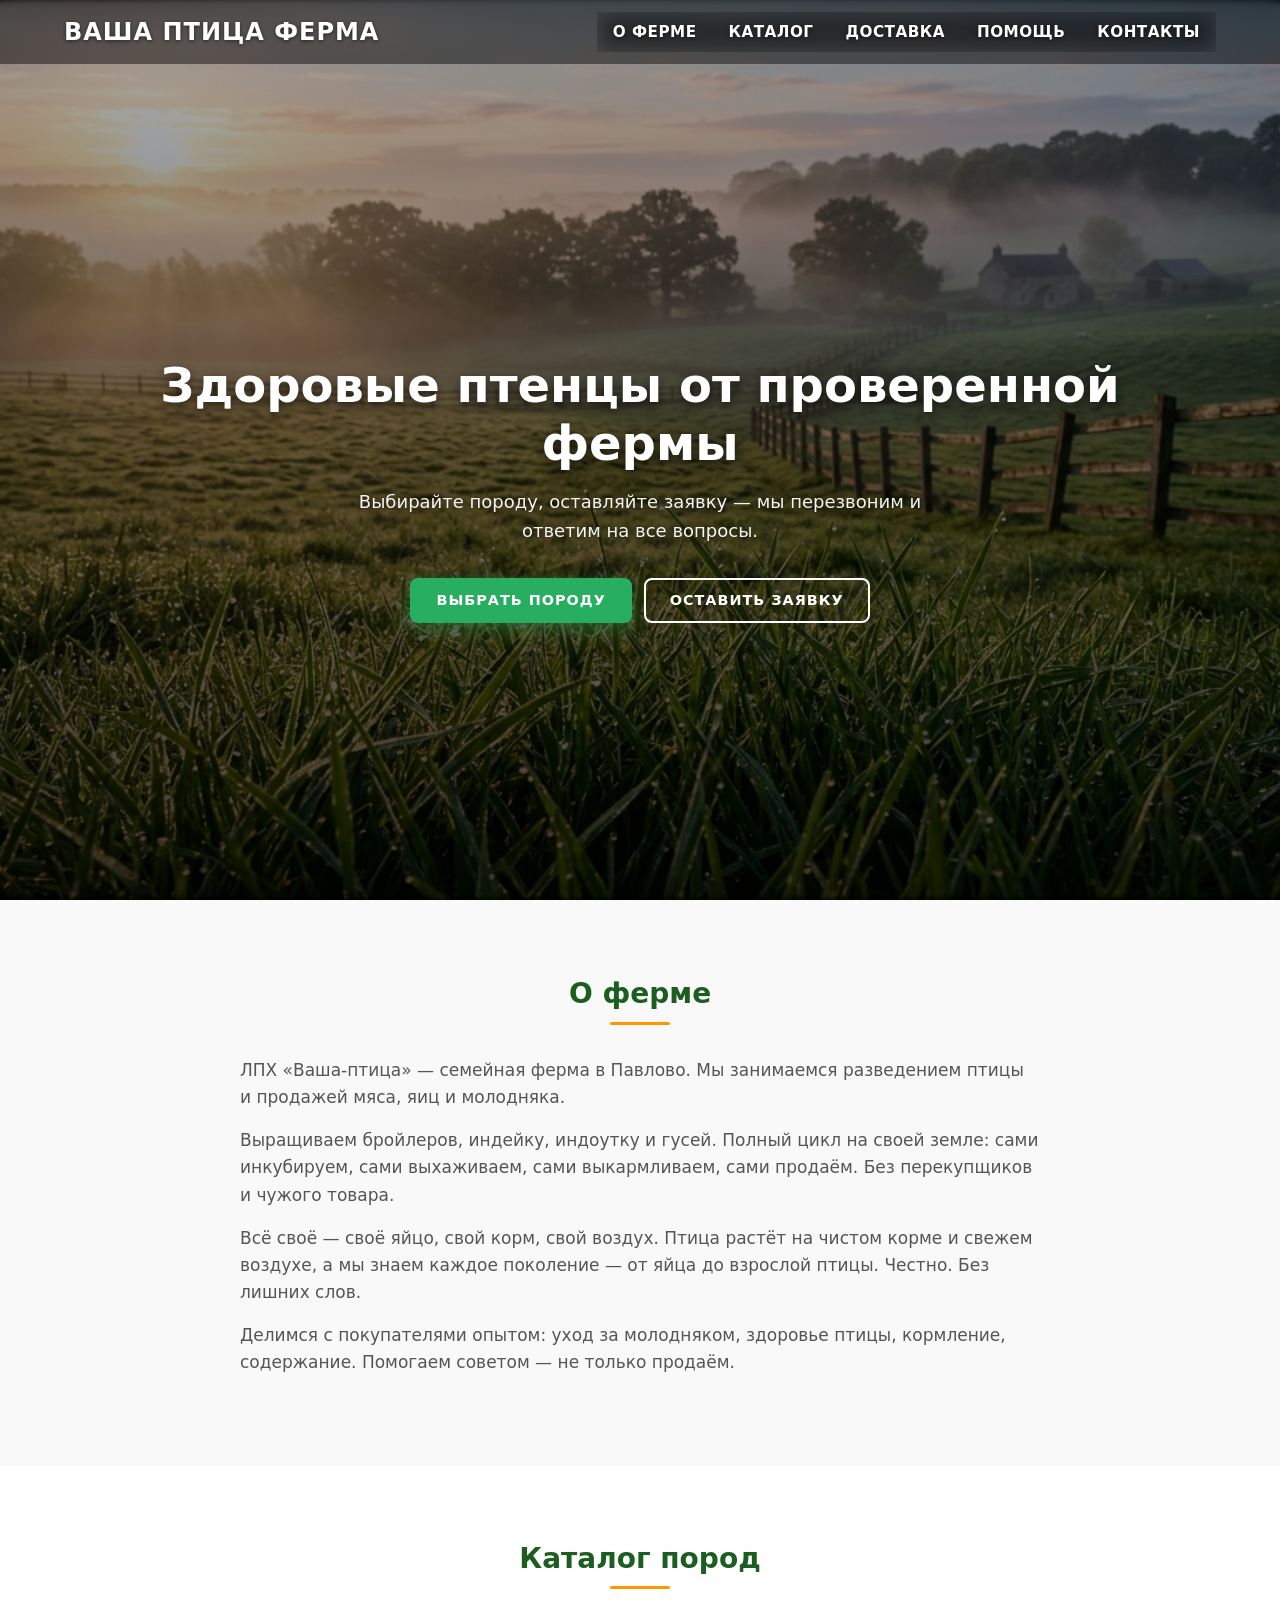
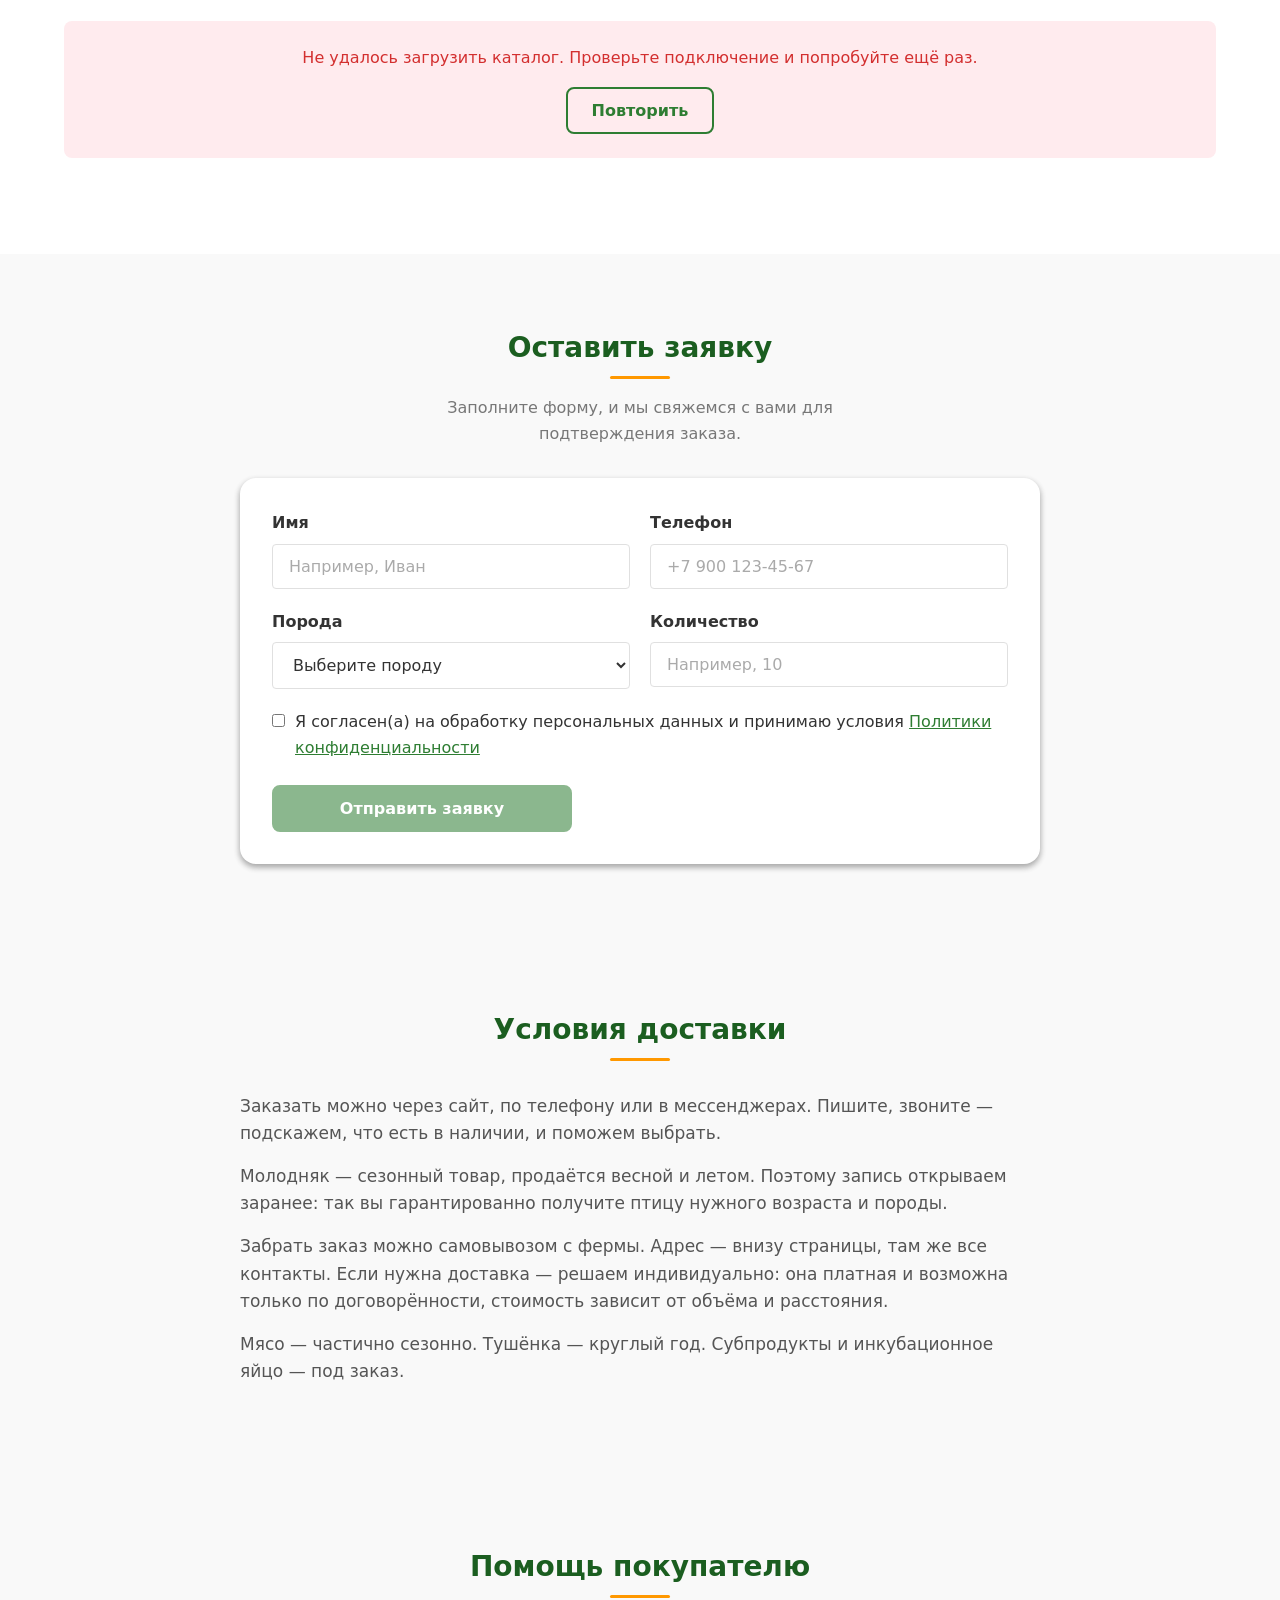
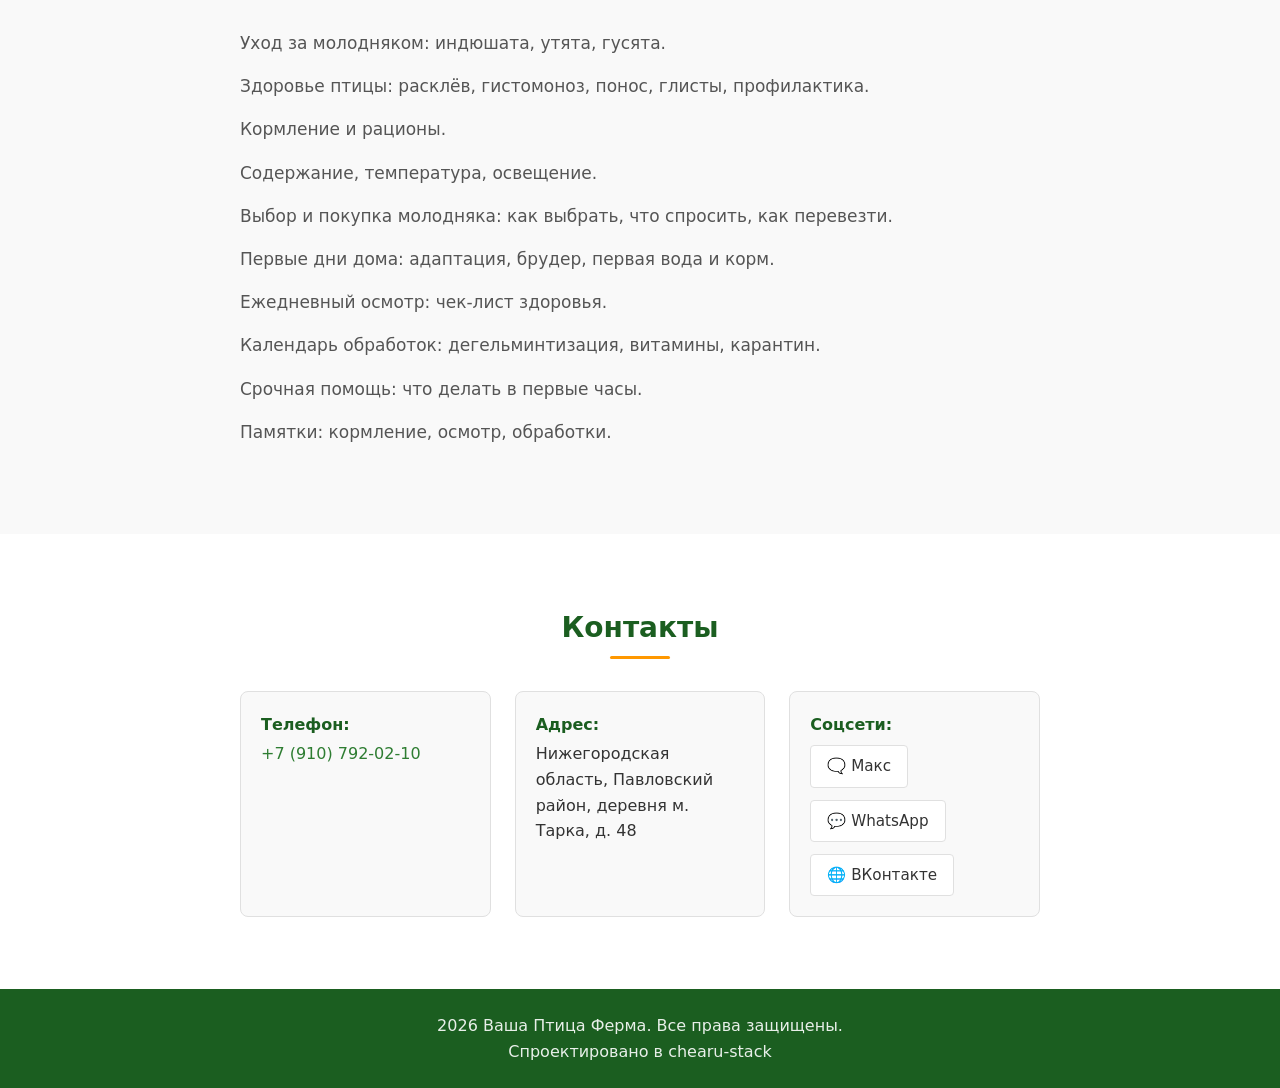
==== commit 8224885b: "feat: finalize footer copyright layout and chearu-stack signature" ====
--- a/index.html
+++ b/index.html
@@ -158,10 +158,9 @@
 
     <footer class="site-footer">
         <div class="container footer-inner">
-            <p class="footer-copyright">© <span id="current-year"></span> Ваша Птица Ферма</p>
-            <div class="footer-contacts">
-                <a id="footer-phone" href="tel:+79001234567" class="footer-link"></a>
-                <span id="footer-address"></span>
+            <div class="footer-copyright-container">
+                <p> 2026 Ваша Птица Ферма. Все права защищены.</p>
+                <p class="author-signature">Спроектировано в chearu-stack</p>
             </div>
         </div>
     </footer>
@@ -182,7 +181,7 @@
                     <p>Дата последнего обновления: 15 сентября 2026 г.</p>
                     <p>Настоящая Политика конфиденциальности (далее — Политика) определяет порядок обработки и защиты персональных данных пользователей сайта <a href="https://chearu-stack.github.io/vpfarm/" target="_blank" rel="noopener noreferrer">https://chearu-stack.github.io/vpfarm/</a> (далее — Сайт).</p>
                     <h3>1. Оператор персональных данных</h3>
-                    <p>Оператором персональных данных является физическое лицо: Чернышева Марина Владимировна, контактный e-mail: <a href="mailto:ea52bk.ru">ea52bk.ru</a>.</p>
+                    <p>Оператором персональных данных является физическое лицо: Чернышева Марина Владимировна, контактный e-mail: <a href="mailto:ea52@bk.ru">ea52@bk.ru</a>.</p>
                     <h3>2. Какие персональные данные собираются</h3>
                     <p>Оператор обрабатывает следующие персональные данные пользователя: имя; номер контактного телефона; адрес доставки (предоставляется пользователем по желанию и только в случае необходимости).</p>
                     <h3>3. Цели обработки персональных данных</h3>
@@ -197,13 +196,13 @@
                     <h3>6. Сроки обработки и хранения</h3>
                     <p>Персональные данные обрабатываются до достижения целей обработки либо до момента отзыва согласия пользователем. После достижения целей обработки или отзыва согласия данные подлежат удалению в течение 30 (тридцати) дней.</p>
                     <h3>7. Права пользователя</h3>
-                    <p>Пользователь имеет право: получать информацию об обработке своих персональных данных; требовать уточнения, блокирования или уничтожения своих персональных данных; отозвать согласие на обработку персональных данных в любое время. Для реализации своих прав пользователь может направить обращение на e-mail: <a href="mailto:ea52bk.ru">ea52bk.ru</a>.</p>
+                    <p>Пользователь имеет право: получать информацию об обработке своих персональных данных; требовать уточнения, блокирования или уничтожения своих персональных данных; отозвать согласие на обработку персональных данных в любое время. Для реализации своих прав пользователь может направить обращение на e-mail: <a href="mailto:ea52@bk.ru">ea52@bk.ru</a>.</p>
                     <h3>8. Отзыв согласия</h3>
-                    <p>Согласие на обработку персональных данных может быть отозвано пользователем в любое время путем направления письменного уведомления на e-mail: <a href="mailto:ea52bk.ru">ea52bk.ru</a>. После получения отзыва Оператор прекращает обработку персональных данных и уничтожает их в срок, не превышающий 30 (тридцати) дней.</p>
+                    <p>Согласие на обработку персональных данных может быть отозвано пользователем в любое время путем направления письменного уведомления на e-mail: <a href="mailto:ea52@bk.ru">ea52@bk.ru</a>. После получения отзыва Оператор прекращает обработку персональных данных и уничтожает их в срок, не превышающий 30 (тридцати) дней.</p>
                     <h3>9. Изменение Политики</h3>
                     <p>Оператор вправе вносить изменения в настоящую Политику. Актуальная версия Политики всегда размещается на Сайте.</p>
                     <h3>10. Контакты</h3>
-                    <p>По всем вопросам, связанным с обработкой персональных данных, пользователь может обратиться по e-mail: <a href="mailto:ea52bk.ru">ea52bk.ru</a>.</p>
+                    <p>По всем вопросам, связанным с обработкой персональных данных, пользователь может обратиться по e-mail: <a href="mailto:ea52@bk.ru">ea52@bk.ru</a>.</p>
                 </div>
             </div>
         </div>
--- a/css/styles.css
+++ b/css/styles.css
@@ -650,6 +650,11 @@
     text-align: center;
 }
 
+.footer-copyright-container {
+    width: 100%;
+    text-align: center;
+}
+
 .footer-copyright {
     font-size: 0.9rem;
 }
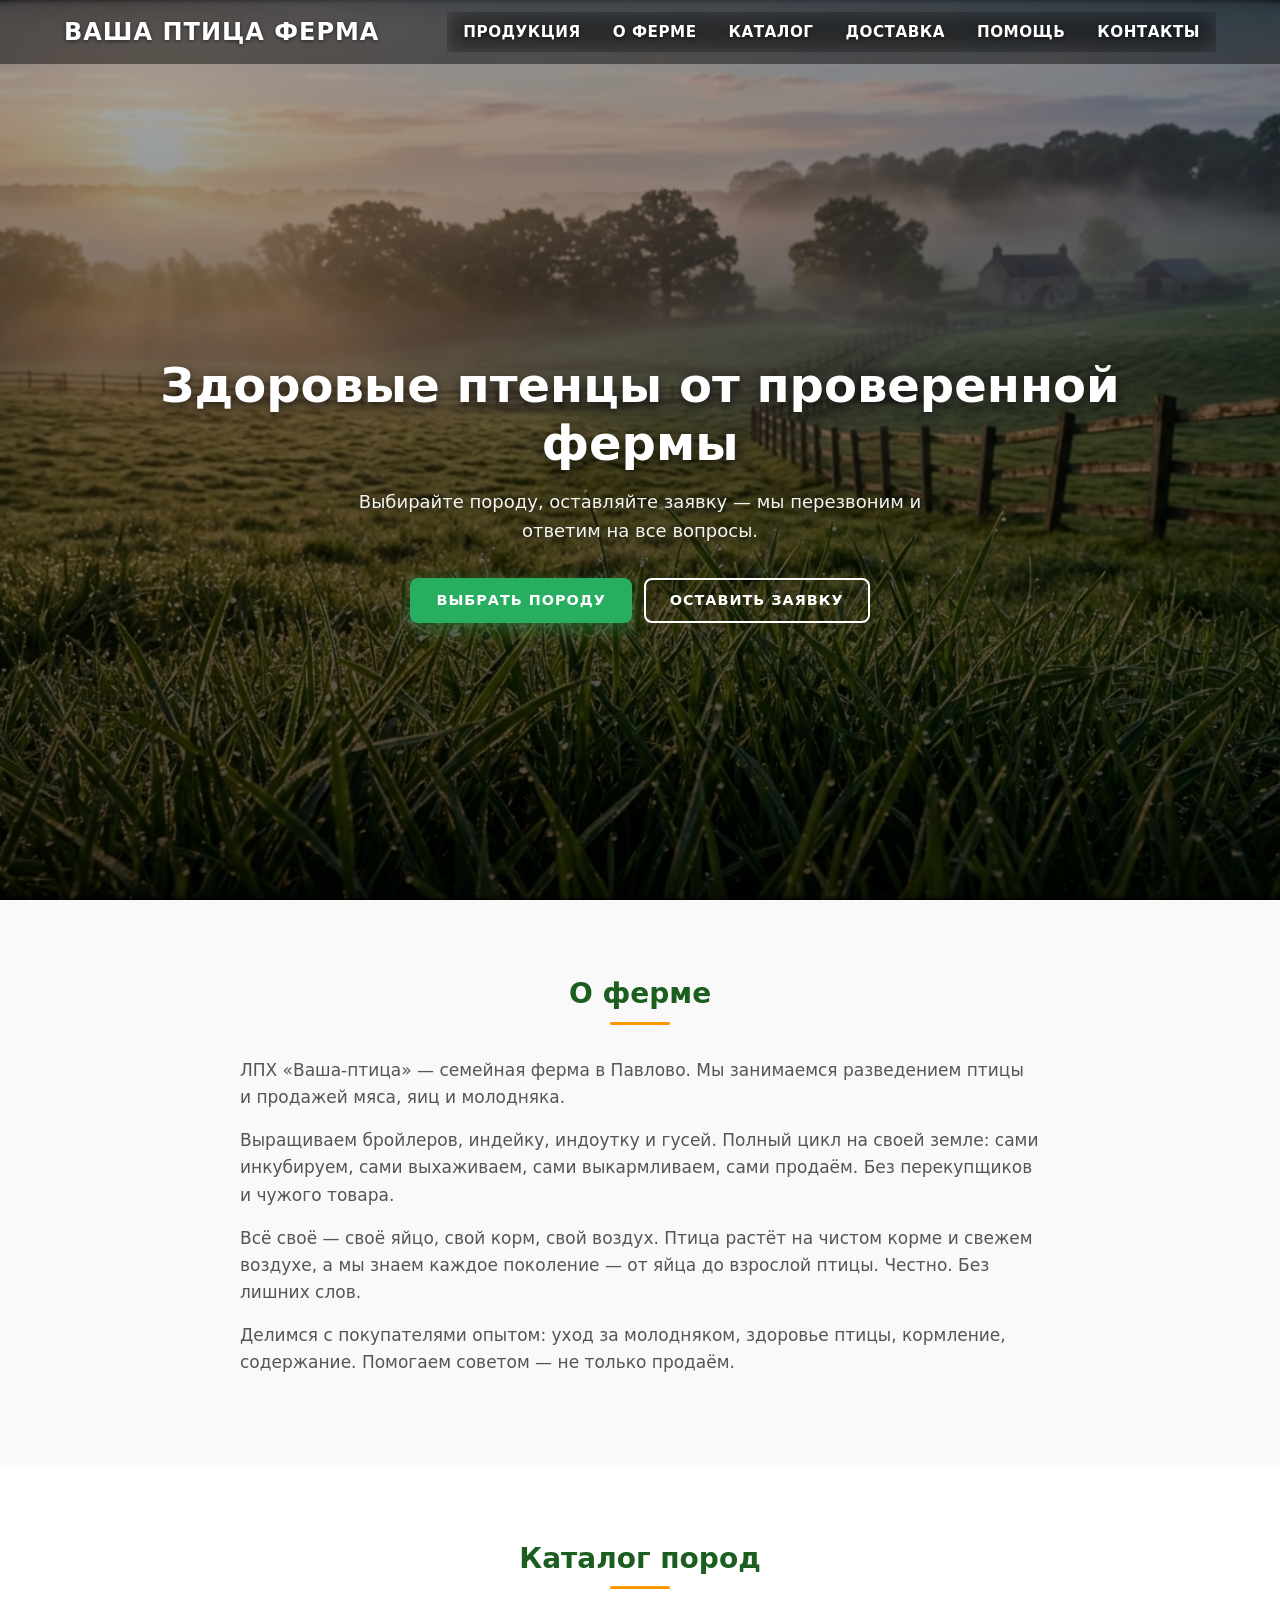
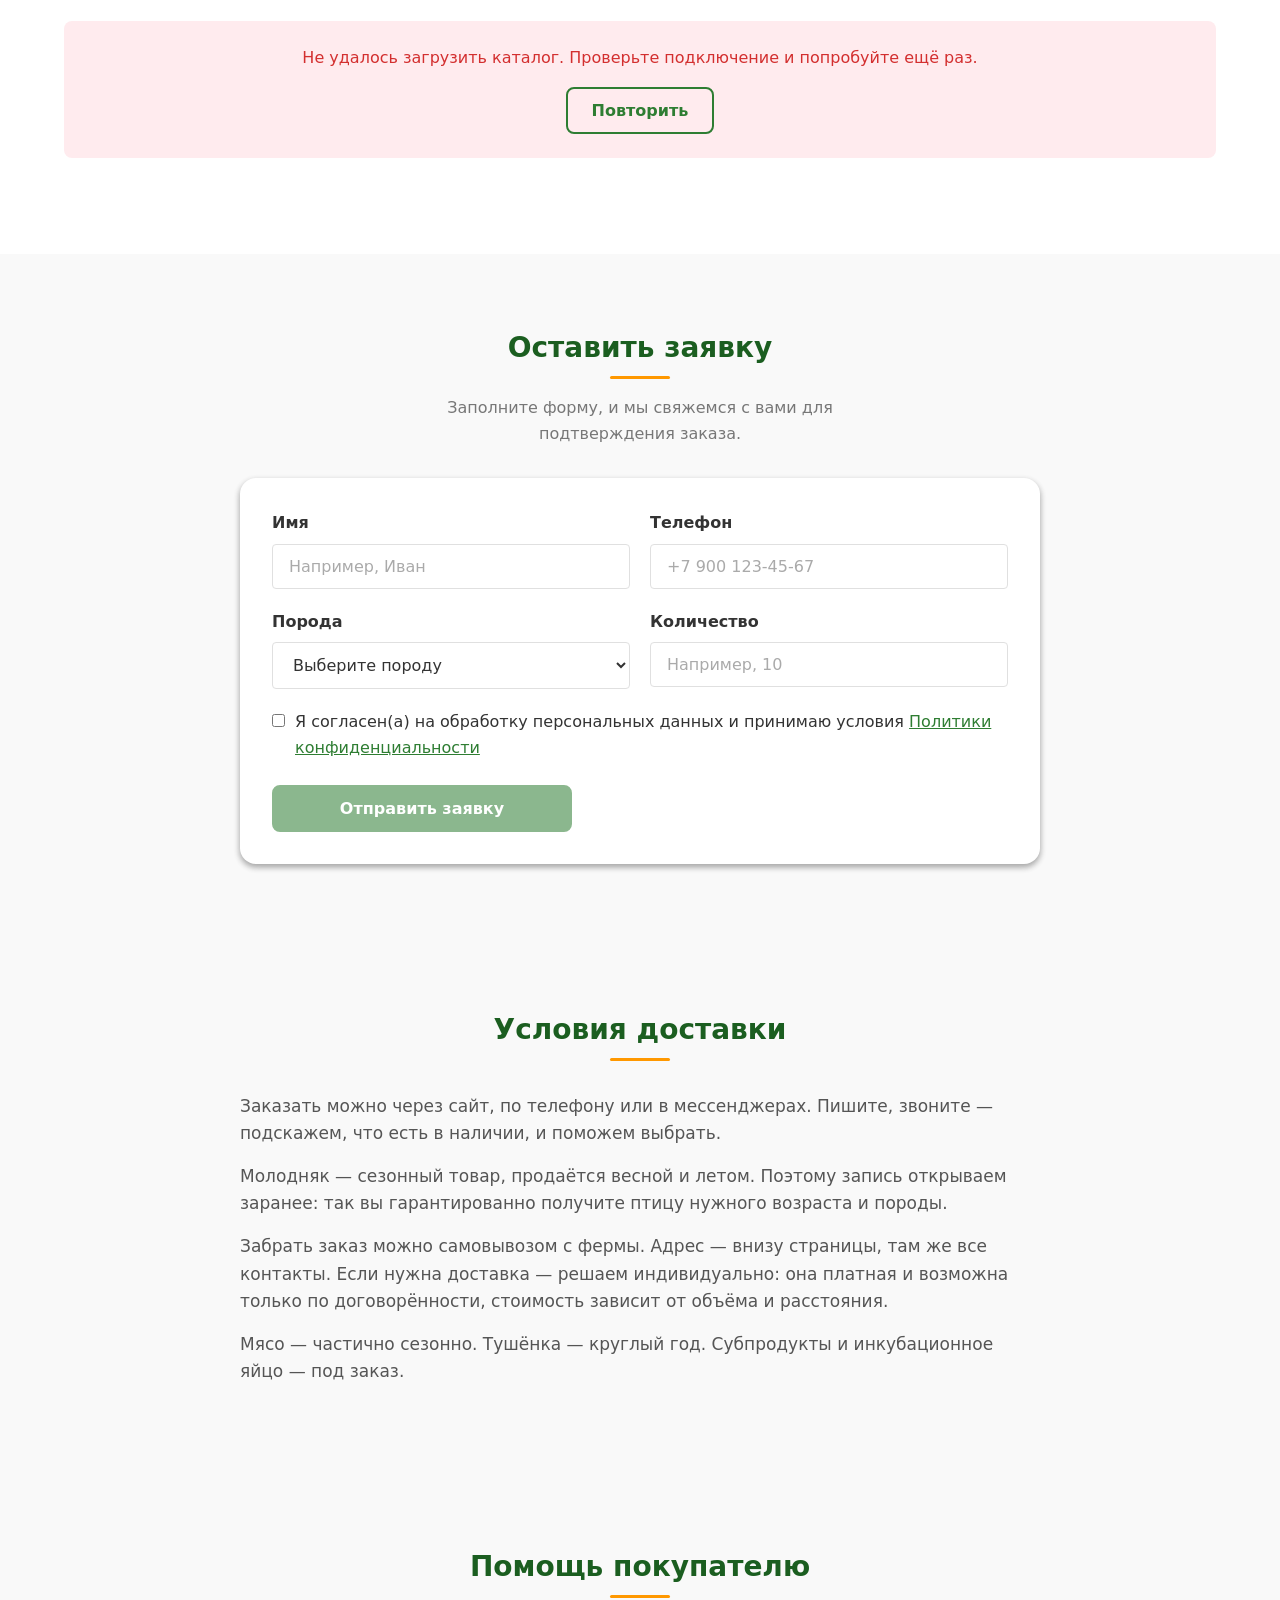
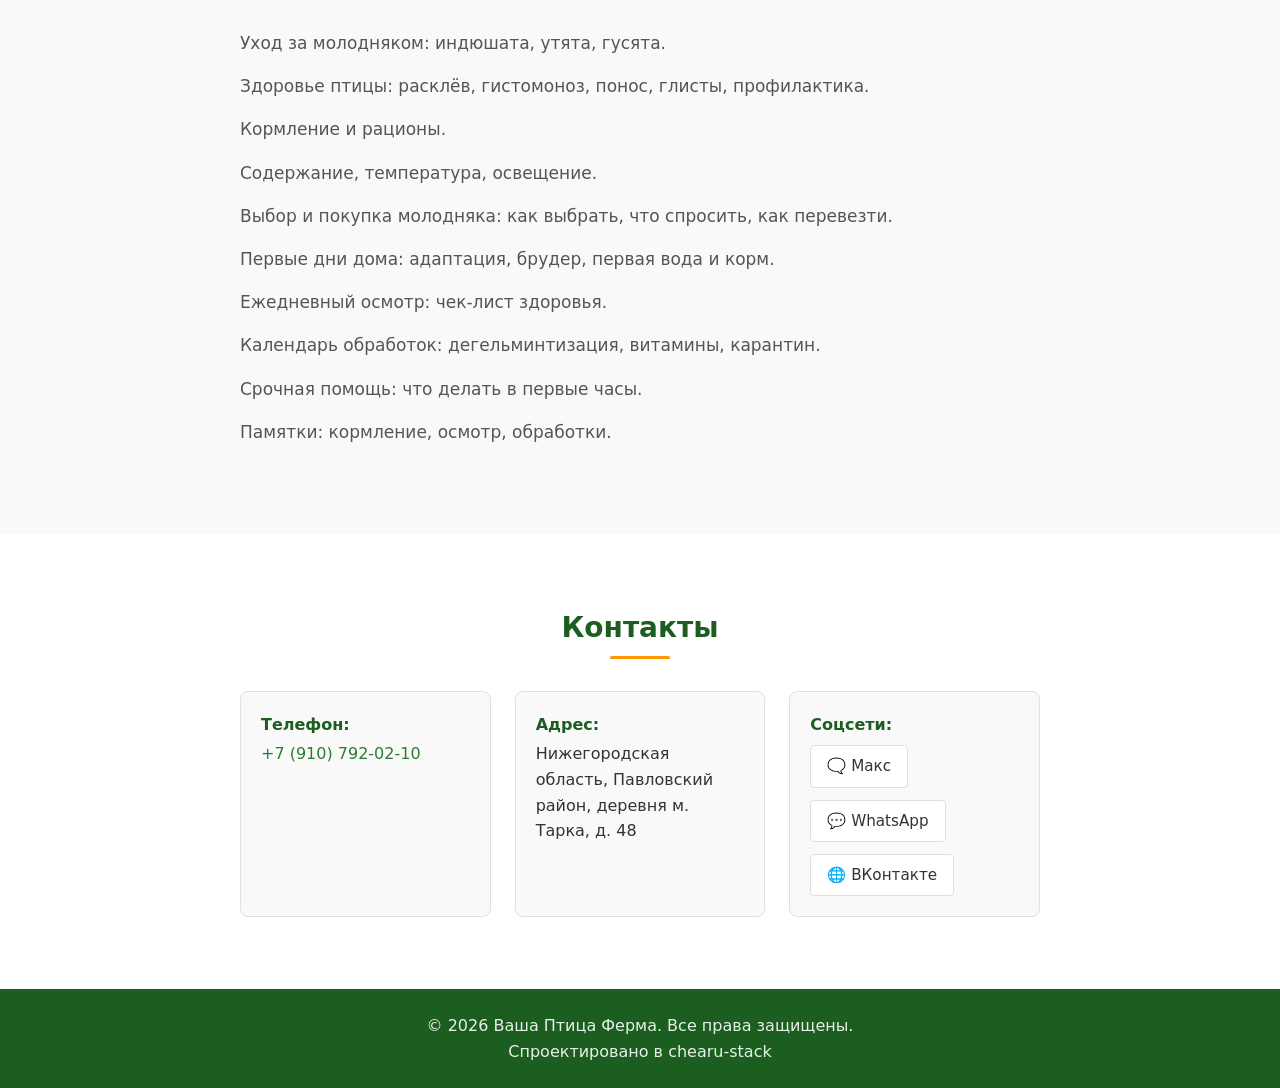
==== commit 5e3850a2: "Add files via upload" ====
--- a/index.html
+++ b/index.html
@@ -1,214 +1,215 @@
-<!DOCTYPE html>
-<html lang="ru">
-<head>
-    <meta charset="UTF-8">
-    <meta name="viewport" content="width=device-width, initial-scale=1.0">
-    <title>Ваша Птица Ферма — каталог пород и заявки</title>
-    <link rel="stylesheet" href="css/styles.css">
-    <link rel="icon" type="image/x-icon" href="favicon.ico">
-    <script src="https://challenges.cloudflare.com/turnstile/v0/api.js" async defer></script>
-</head>
-<body>
-    <header class="site-header">
-        <div class="container header-inner">
-            <a href="#hero" class="logo" aria-label="Ваша Птица Ферма — на главную">
-                <span class="logo-main">Ваша Птица Ферма</span>
-            </a>
-            <nav class="main-nav" aria-label="Основная навигация">
-                <button class="nav-toggle" aria-label="Открыть меню" aria-expanded="false">
-                    <span></span>
-                    <span></span>
-                    <span></span>
-                </button>
-                <ul class="nav-list">
-                    <li><a href="#about" class="nav-link">О ферме</a></li>
-                    <li><a href="#catalog" class="nav-link">Каталог</a></li>
-                    <li><a href="#delivery" class="nav-link">Доставка</a></li>
-                    <li><a href="#guarantees" class="nav-link">Помощь</a></li>
-                    <li><a href="#contacts" class="nav-link">Контакты</a></li>
-                </ul>
-            </nav>
-        </div>
-    </header>
-
-    <main>
-        <!-- Главный экран -->
-        <section id="hero" class="hero">
-            <div class="container">
-                <h1 class="hero-title">Здоровые птенцы от проверенной фермы</h1>
-                <p class="hero-subtitle">Выбирайте породу, оставляйте заявку — мы перезвоним и ответим на все вопросы.</p>
-                <div class="hero-actions">
-                    <a href="#catalog" class="btn btn-primary">Выбрать породу</a>
-                    <a href="#application" class="btn btn-outline">Оставить заявку</a>
-                </div>
-            </div>
-        </section>
-
-        <!-- О ферме -->
-        <section id="about" class="section about">
-            <div class="container">
-                <h2 class="section-title">О ферме</h2>
-                <div class="about-content" id="about-text">
-                    <!-- Текст подставляется из config.js -->
-                </div>
-            </div>
-        </section>
-
-        <!-- Каталог пород -->
-        <section id="catalog" class="section catalog">
-            <div class="container">
-                <h2 class="section-title">Каталог пород</h2>
-                <div id="catalog-status" class="catalog-status" role="status" aria-live="polite">
-                    <!-- Загрузка, ошибка, пусто -->
-                </div>
-                <div id="catalog-grid" class="catalog-grid">
-                    <!-- Карточки пород будут вставлены через JS -->
-                </div>
-            </div>
-        </section>
-
-        <!-- Форма заявки -->
-        <section id="application" class="section application">
-            <div class="container">
-                <h2 class="section-title">Оставить заявку</h2>
-                <p class="section-subtitle">Заполните форму, и мы свяжемся с вами для подтверждения заказа.</p>
-                <form id="application-form" class="application-form" novalidate>
-                    <div class="form-row">
-                        <div class="form-group">
-                            <label for="name">Имя</label>
-                            <input type="text" id="name" name="name" required minlength="2" maxlength="100" placeholder="Например, Иван">
-                            <div class="error-message" id="name-error" aria-live="polite"></div>
-                        </div>
-                        <div class="form-group">
-                            <label for="phone">Телефон</label>
-                            <input type="tel" id="phone" name="phone" required placeholder="+7 900 123-45-67">
-                            <div class="error-message" id="phone-error" aria-live="polite"></div>
-                        </div>
-                    </div>
-                    <div class="form-row">
-                        <div class="form-group">
-                            <label for="breed">Порода</label>
-                            <select id="breed" name="breed_id" required>
-                                <option value="">Выберите породу</option>
-                                <!-- Опции заполняются после загрузки каталога -->
-                            </select>
-                            <div class="error-message" id="breed-error" aria-live="polite"></div>
-                        </div>
-                        <div class="form-group">
-                            <label for="quantity">Количество</label>
-                            <input type="number" id="quantity" name="quantity" required min="1" max="10000" step="1" inputmode="numeric" placeholder="Например, 10">
-                            <div class="error-message" id="quantity-error" aria-live="polite"></div>
-                        </div>
-                    </div>
-                    <div class="form-group consent-group">
-                        <label class="consent-label">
-                            <input type="checkbox" id="consent" name="consent" required>
-                            <span>Я согласен(а) на обработку персональных данных и принимаю условия <a href="#privacy-modal" id="privacy-policy-link" class="privacy-policy-link">Политики конфиденциальности</a></span>
-                        </label>
-                        <div class="error-message" id="consent-error" aria-live="polite"></div>
-                    </div>
-                    <div id="form-feedback" class="form-feedback" role="status" aria-live="polite"></div>
-                    <div class="cf-turnstile" data-sitekey="0x4AAAAAAEzDUbADTcyROmiz"></div>
-                    <button type="submit" class="btn btn-primary btn-submit">Отправить заявку</button>
-                </form>
-            </div>
-        </section>
-
-        <!-- Доставка -->
-        <section id="delivery" class="section delivery">
-            <div class="container">
-                <h2 class="section-title">Условия доставки</h2>
-                <div class="delivery-content" id="delivery-text">
-                    <!-- Текст подставляется из config.js -->
-                </div>
-            </div>
-        </section>
-
-        <!-- Гарантии -->
-        <section id="guarantees" class="section guarantees">
-            <div class="container">
-                <h2 class="section-title">Помощь покупателю</h2>
-                <div class="guarantees-content" id="guarantees-text">
-                    <!-- Текст подставляется из config.js -->
-                </div>
-            </div>
-        </section>
-
-        <!-- Контакты -->
-        <section id="contacts" class="section contacts">
-            <div class="container">
-                <h2 class="section-title">Контакты</h2>
-                <div class="contacts-grid">
-                    <div class="contact-item">
-                        <span class="contact-label">Телефон:</span>
-                        <a id="contact-phone" href="tel:+79001234567" class="contact-link"></a>
-                    </div>
-                    <div class="contact-item">
-                        <span class="contact-label">Адрес:</span>
-                        <span id="contact-address"></span>
-                    </div>
-                    <div class="contact-item">
-                        <span class="contact-label">Соцсети:</span>
-                        <ul id="contact-socials" class="social-list"></ul>
-                    </div>
-                </div>
-            </div>
-        </section>
-    </main>
-
+<!DOCTYPE html>
+<html lang="ru">
+<head>
+    <meta charset="UTF-8">
+    <meta name="viewport" content="width=device-width, initial-scale=1.0">
+    <title>Ваша Птица Ферма — каталог пород и заявки</title>
+    <link rel="stylesheet" href="css/styles.css">
+    <link rel="icon" type="image/x-icon" href="favicon.ico">
+    <script src="https://challenges.cloudflare.com/turnstile/v0/api.js" async defer></script>
+</head>
+<body>
+    <header class="site-header">
+        <div class="container header-inner">
+            <a href="#hero" class="logo" aria-label="Ваша Птица Ферма — на главную">
+                <span class="logo-main">Ваша Птица Ферма</span>
+            </a>
+            <nav class="main-nav" aria-label="Основная навигация">
+                <button class="nav-toggle" aria-label="Открыть меню" aria-expanded="false">
+                    <span></span>
+                    <span></span>
+                    <span></span>
+                </button>
+                <ul class="nav-list">
+                    <li><a href="products.html" class="nav-link">Продукция</a></li>
+                    <li><a href="#about" class="nav-link">О ферме</a></li>
+                    <li><a href="#catalog" class="nav-link">Каталог</a></li>
+                    <li><a href="#delivery" class="nav-link">Доставка</a></li>
+                    <li><a href="#guarantees" class="nav-link">Помощь</a></li>
+                    <li><a href="#contacts" class="nav-link">Контакты</a></li>
+                </ul>
+            </nav>
+        </div>
+    </header>
+
+    <main>
+        <!-- Главный экран -->
+        <section id="hero" class="hero">
+            <div class="container">
+                <h1 class="hero-title">Здоровые птенцы от проверенной фермы</h1>
+                <p class="hero-subtitle">Выбирайте породу, оставляйте заявку — мы перезвоним и ответим на все вопросы.</p>
+                <div class="hero-actions">
+                    <a href="#catalog" class="btn btn-primary">Выбрать породу</a>
+                    <a href="#application" class="btn btn-outline">Оставить заявку</a>
+                </div>
+            </div>
+        </section>
+
+        <!-- О ферме -->
+        <section id="about" class="section about">
+            <div class="container">
+                <h2 class="section-title">О ферме</h2>
+                <div class="about-content" id="about-text">
+                    <!-- Текст подставляется из config.js -->
+                </div>
+            </div>
+        </section>
+
+        <!-- Каталог пород -->
+        <section id="catalog" class="section catalog">
+            <div class="container">
+                <h2 class="section-title">Каталог пород</h2>
+                <div id="catalog-status" class="catalog-status" role="status" aria-live="polite">
+                    <!-- Загрузка, ошибка, пусто -->
+                </div>
+                <div id="catalog-grid" class="catalog-grid">
+                    <!-- Карточки пород будут вставлены через JS -->
+                </div>
+            </div>
+        </section>
+
+        <!-- Форма заявки -->
+        <section id="application" class="section application">
+            <div class="container">
+                <h2 class="section-title">Оставить заявку</h2>
+                <p class="section-subtitle">Заполните форму, и мы свяжемся с вами для подтверждения заказа.</p>
+                <form id="application-form" class="application-form" novalidate>
+                    <div class="form-row">
+                        <div class="form-group">
+                            <label for="name">Имя</label>
+                            <input type="text" id="name" name="name" required minlength="2" maxlength="100" placeholder="Например, Иван">
+                            <div class="error-message" id="name-error" aria-live="polite"></div>
+                        </div>
+                        <div class="form-group">
+                            <label for="phone">Телефон</label>
+                            <input type="tel" id="phone" name="phone" required placeholder="+7 900 123-45-67">
+                            <div class="error-message" id="phone-error" aria-live="polite"></div>
+                        </div>
+                    </div>
+                    <div class="form-row">
+                        <div class="form-group">
+                            <label for="breed">Порода</label>
+                            <select id="breed" name="breed_id" required>
+                                <option value="">Выберите породу</option>
+                                <!-- Опции заполняются после загрузки каталога -->
+                            </select>
+                            <div class="error-message" id="breed-error" aria-live="polite"></div>
+                        </div>
+                        <div class="form-group">
+                            <label for="quantity">Количество</label>
+                            <input type="number" id="quantity" name="quantity" required min="1" max="10000" step="1" inputmode="numeric" placeholder="Например, 10">
+                            <div class="error-message" id="quantity-error" aria-live="polite"></div>
+                        </div>
+                    </div>
+                    <div class="form-group consent-group">
+                        <label class="consent-label">
+                            <input type="checkbox" id="consent" name="consent" required>
+                            <span>Я согласен(а) на обработку персональных данных и принимаю условия <a href="#privacy-modal" id="privacy-policy-link" class="privacy-policy-link">Политики конфиденциальности</a></span>
+                        </label>
+                        <div class="error-message" id="consent-error" aria-live="polite"></div>
+                    </div>
+                    <div id="form-feedback" class="form-feedback" role="status" aria-live="polite"></div>
+                    <div class="cf-turnstile" data-sitekey="0x4AAAAAAEzDUbADTcyROmiz"></div>
+                    <button type="submit" class="btn btn-primary btn-submit">Отправить заявку</button>
+                </form>
+            </div>
+        </section>
+
+        <!-- Доставка -->
+        <section id="delivery" class="section delivery">
+            <div class="container">
+                <h2 class="section-title">Условия доставки</h2>
+                <div class="delivery-content" id="delivery-text">
+                    <!-- Текст подставляется из config.js -->
+                </div>
+            </div>
+        </section>
+
+        <!-- Гарантии -->
+        <section id="guarantees" class="section guarantees">
+            <div class="container">
+                <h2 class="section-title">Помощь покупателю</h2>
+                <div class="guarantees-content" id="guarantees-text">
+                    <!-- Текст подставляется из config.js -->
+                </div>
+            </div>
+        </section>
+
+        <!-- Контакты -->
+        <section id="contacts" class="section contacts">
+            <div class="container">
+                <h2 class="section-title">Контакты</h2>
+                <div class="contacts-grid">
+                    <div class="contact-item">
+                        <span class="contact-label">Телефон:</span>
+                        <a id="contact-phone" href="tel:+79001234567" class="contact-link"></a>
+                    </div>
+                    <div class="contact-item">
+                        <span class="contact-label">Адрес:</span>
+                        <span id="contact-address"></span>
+                    </div>
+                    <div class="contact-item">
+                        <span class="contact-label">Соцсети:</span>
+                        <ul id="contact-socials" class="social-list"></ul>
+                    </div>
+                </div>
+            </div>
+        </section>
+    </main>
+
     <footer class="site-footer">
         <div class="container footer-inner">
             <div class="footer-copyright-container">
-                <p> 2026 Ваша Птица Ферма. Все права защищены.</p>
+                <p>© 2026 Ваша Птица Ферма. Все права защищены.</p>
                 <p class="author-signature">Спроектировано в chearu-stack</p>
             </div>
         </div>
-    </footer>
-
-    <!-- Модальное окно политики конфиденциальности -->
-    <div class="modal-overlay" id="privacy-modal" role="dialog" aria-modal="true" aria-labelledby="privacy-modal-title" hidden>
-        <div class="modal" role="document">
-            <div class="modal-header">
-                <h2 class="modal-title" id="privacy-modal-title">Политика конфиденциальности</h2>
-                <button class="modal-close" id="privacy-modal-close" aria-label="Закрыть" type="button">
-                    <span aria-hidden="true">&times;</span>
-                </button>
-            </div>
-            <div class="modal-body">
-                <div class="policy-content">
-                    <p><strong>ПОЛИТИКА КОНФИДЕНЦИАЛЬНОСТИ</strong></p>
-                    <p>Действует в отношении сайта: <a href="https://chearu-stack.github.io/vpfarm/" target="_blank" rel="noopener noreferrer">https://chearu-stack.github.io/vpfarm/</a></p>
-                    <p>Дата последнего обновления: 15 сентября 2026 г.</p>
-                    <p>Настоящая Политика конфиденциальности (далее — Политика) определяет порядок обработки и защиты персональных данных пользователей сайта <a href="https://chearu-stack.github.io/vpfarm/" target="_blank" rel="noopener noreferrer">https://chearu-stack.github.io/vpfarm/</a> (далее — Сайт).</p>
-                    <h3>1. Оператор персональных данных</h3>
-                    <p>Оператором персональных данных является физическое лицо: Чернышева Марина Владимировна, контактный e-mail: <a href="mailto:ea52@bk.ru">ea52@bk.ru</a>.</p>
-                    <h3>2. Какие персональные данные собираются</h3>
-                    <p>Оператор обрабатывает следующие персональные данные пользователя: имя; номер контактного телефона; адрес доставки (предоставляется пользователем по желанию и только в случае необходимости).</p>
-                    <h3>3. Цели обработки персональных данных</h3>
-                    <p>Персональные данные обрабатываются исключительно в целях: оформления и выполнения заказа на приобретение молодняка; связи с пользователем для уточнения деталей заказа; информирования о статусе заказа.</p>
-                    <h3>4. Правовые основания обработки</h3>
-                    <p>Обработка персональных данных осуществляется на основании согласия пользователя, которое он дает путем отметки соответствующего чекбокса при отправке формы заявки на Сайте.</p>
-                    <h3>5. Порядок и условия обработки</h3>
-                    <p>5.1. Обработка персональных данных включает: сбор, запись, систематизацию, накопление, хранение, уточнение (обновление, изменение), извлечение, использование, блокирование, удаление, уничтожение.</p>
-                    <p>5.2. Персональные данные хранятся на компьютере Оператора, расположенном на территории Российской Федерации.</p>
-                    <p>5.3. Передача персональных данных третьим лицам не осуществляется, за исключением случаев, предусмотренных законодательством РФ.</p>
-                    <p>5.4. Оператор принимает необходимые организационные и технические меры для защиты персональных данных от неправомерного доступа, уничтожения, изменения, блокирования и иных неправомерных действий.</p>
-                    <h3>6. Сроки обработки и хранения</h3>
-                    <p>Персональные данные обрабатываются до достижения целей обработки либо до момента отзыва согласия пользователем. После достижения целей обработки или отзыва согласия данные подлежат удалению в течение 30 (тридцати) дней.</p>
-                    <h3>7. Права пользователя</h3>
-                    <p>Пользователь имеет право: получать информацию об обработке своих персональных данных; требовать уточнения, блокирования или уничтожения своих персональных данных; отозвать согласие на обработку персональных данных в любое время. Для реализации своих прав пользователь может направить обращение на e-mail: <a href="mailto:ea52@bk.ru">ea52@bk.ru</a>.</p>
-                    <h3>8. Отзыв согласия</h3>
-                    <p>Согласие на обработку персональных данных может быть отозвано пользователем в любое время путем направления письменного уведомления на e-mail: <a href="mailto:ea52@bk.ru">ea52@bk.ru</a>. После получения отзыва Оператор прекращает обработку персональных данных и уничтожает их в срок, не превышающий 30 (тридцати) дней.</p>
-                    <h3>9. Изменение Политики</h3>
-                    <p>Оператор вправе вносить изменения в настоящую Политику. Актуальная версия Политики всегда размещается на Сайте.</p>
-                    <h3>10. Контакты</h3>
-                    <p>По всем вопросам, связанным с обработкой персональных данных, пользователь может обратиться по e-mail: <a href="mailto:ea52@bk.ru">ea52@bk.ru</a>.</p>
-                </div>
-            </div>
-        </div>
-    </div>
-
-    <script src="js/config.js"></script>
-    <script src="js/app.js"></script>
-</body>
-</html>
+    </footer>
+
+    <!-- Модальное окно политики конфиденциальности -->
+    <div class="modal-overlay" id="privacy-modal" role="dialog" aria-modal="true" aria-labelledby="privacy-modal-title" hidden>
+        <div class="modal" role="document">
+            <div class="modal-header">
+                <h2 class="modal-title" id="privacy-modal-title">Политика конфиденциальности</h2>
+                <button class="modal-close" id="privacy-modal-close" aria-label="Закрыть" type="button">
+                    <span aria-hidden="true">&times;</span>
+                </button>
+            </div>
+            <div class="modal-body">
+                <div class="policy-content">
+                    <p><strong>ПОЛИТИКА КОНФИДЕНЦИАЛЬНОСТИ</strong></p>
+                    <p>Действует в отношении сайта: <a href="https://chearu-stack.github.io/vpfarm/" target="_blank" rel="noopener noreferrer">https://chearu-stack.github.io/vpfarm/</a></p>
+                    <p>Дата последнего обновления: 15 сентября 2026 г.</p>
+                    <p>Настоящая Политика конфиденциальности (далее — Политика) определяет порядок обработки и защиты персональных данных пользователей сайта <a href="https://chearu-stack.github.io/vpfarm/" target="_blank" rel="noopener noreferrer">https://chearu-stack.github.io/vpfarm/</a> (далее — Сайт).</p>
+                    <h3>1. Оператор персональных данных</h3>
+                    <p>Оператором персональных данных является физическое лицо: Чернышева Марина Владимировна, контактный e-mail: <a href="mailto:ea52@bk.ru">ea52@bk.ru</a>.</p>
+                    <h3>2. Какие персональные данные собираются</h3>
+                    <p>Оператор обрабатывает следующие персональные данные пользователя: имя; номер контактного телефона; адрес доставки (предоставляется пользователем по желанию и только в случае необходимости).</p>
+                    <h3>3. Цели обработки персональных данных</h3>
+                    <p>Персональные данные обрабатываются исключительно в целях: оформления и выполнения заказа на приобретение молодняка; связи с пользователем для уточнения деталей заказа; информирования о статусе заказа.</p>
+                    <h3>4. Правовые основания обработки</h3>
+                    <p>Обработка персональных данных осуществляется на основании согласия пользователя, которое он дает путем отметки соответствующего чекбокса при отправке формы заявки на Сайте.</p>
+                    <h3>5. Порядок и условия обработки</h3>
+                    <p>5.1. Обработка персональных данных включает: сбор, запись, систематизацию, накопление, хранение, уточнение (обновление, изменение), извлечение, использование, блокирование, удаление, уничтожение.</p>
+                    <p>5.2. Персональные данные хранятся на компьютере Оператора, расположенном на территории Российской Федерации.</p>
+                    <p>5.3. Передача персональных данных третьим лицам не осуществляется, за исключением случаев, предусмотренных законодательством РФ.</p>
+                    <p>5.4. Оператор принимает необходимые организационные и технические меры для защиты персональных данных от неправомерного доступа, уничтожения, изменения, блокирования и иных неправомерных действий.</p>
+                    <h3>6. Сроки обработки и хранения</h3>
+                    <p>Персональные данные обрабатываются до достижения целей обработки либо до момента отзыва согласия пользователем. После достижения целей обработки или отзыва согласия данные подлежат удалению в течение 30 (тридцати) дней.</p>
+                    <h3>7. Права пользователя</h3>
+                    <p>Пользователь имеет право: получать информацию об обработке своих персональных данных; требовать уточнения, блокирования или уничтожения своих персональных данных; отозвать согласие на обработку персональных данных в любое время. Для реализации своих прав пользователь может направить обращение на e-mail: <a href="mailto:ea52@bk.ru">ea52@bk.ru</a>.</p>
+                    <h3>8. Отзыв согласия</h3>
+                    <p>Согласие на обработку персональных данных может быть отозвано пользователем в любое время путем направления письменного уведомления на e-mail: <a href="mailto:ea52@bk.ru">ea52@bk.ru</a>. После получения отзыва Оператор прекращает обработку персональных данных и уничтожает их в срок, не превышающий 30 (тридцати) дней.</p>
+                    <h3>9. Изменение Политики</h3>
+                    <p>Оператор вправе вносить изменения в настоящую Политику. Актуальная версия Политики всегда размещается на Сайте.</p>
+                    <h3>10. Контакты</h3>
+                    <p>По всем вопросам, связанным с обработкой персональных данных, пользователь может обратиться по e-mail: <a href="mailto:ea52@bk.ru">ea52@bk.ru</a>.</p>
+                </div>
+            </div>
+        </div>
+    </div>
+
+    <script src="js/config.js"></script>
+    <script src="js/app.js"></script>
+</body>
+</html>
--- a/css/styles.css
+++ b/css/styles.css
@@ -1,652 +1,652 @@
-/* ============================================
-   Ваша Птица Ферма — основные стили
-   Адаптивная верстка от 320px (mobile-first)
-   ============================================ */
-
-/* ---------- Переменные ---------- */
-:root {
-    --color-primary: #2e7d32;
-    --color-primary-dark: #1b5e20;
-    --color-primary-light: #e8f5e9;
-    --color-accent: #ff9800;
-    --color-accent-dark: #e65100;
-    --color-text: #333333;
-    --color-text-light: #555555;
-    --color-text-muted: #777777;
-    --color-background: #f9f9f9;
-    --color-surface: #ffffff;
-    --color-border: #e0e0e0;
-    --color-error: #d32f2f;
-    --color-success: #388e3c;
-    --shadow-sm: 0 1px 3px rgba(0,0,0,0.12), 0 1px 2px rgba(0,0,0,0.24);
-    --shadow-md: 0 3px 6px rgba(0,0,0,0.16), 0 3px 6px rgba(0,0,0,0.23);
-    --shadow-lg: 0 10px 20px rgba(0,0,0,0.19), 0 6px 6px rgba(0,0,0,0.23);
-    --radius-sm: 4px;
-    --radius-md: 8px;
-    --radius-lg: 16px;
-    --transition: all 0.3s ease;
-    --font-family: system-ui, -apple-system, BlinkMacSystemFont, "Segoe UI", Roboto, "Helvetica Neue", Arial, sans-serif;
-    --header-height: 64px;
-}
-
-/* ---------- Сброс и базовые стили ---------- */
-*,
-*::before,
-*::after {
-    box-sizing: border-box;
-    margin: 0;
-    padding: 0;
-}
-
-html {
-    scroll-behavior: smooth;
-    -webkit-text-size-adjust: 100%;
-}
-
-body {
-    font-family: var(--font-family);
-    font-size: 16px;
-    line-height: 1.6;
-    color: var(--color-text);
-    background-color: var(--color-background);
-    min-height: 100vh;
-    display: flex;
-    flex-direction: column;
-}
-
-main {
-    flex: 1 0 auto;
-}
-
-img {
-    max-width: 100%;
-    height: auto;
-    display: block;
-}
-
-ul,
-ol {
-    list-style: none;
-}
-
-a {
-    color: var(--color-primary);
-    text-decoration: none;
-    transition: var(--transition);
-}
-
-a:hover {
-    color: var(--color-primary-dark);
-}
-
-/* ---------- Контейнер ---------- */
-.container {
-    width: 100%;
-    max-width: 1200px;
-    margin: 0 auto;
-    padding: 0 16px;
-}
-
-/* ---------- Кнопки (общие) ---------- */
-.btn {
-    display: inline-block;
-    padding: 12px 24px;
-    border: 2px solid transparent;
-    border-radius: var(--radius-md);
-    font-size: 1rem;
-    font-weight: 600;
-    text-align: center;
-    cursor: pointer;
-    transition: var(--transition);
-    text-decoration: none;
-    line-height: 1.2;
-    background: none;
-    font-family: inherit;
-}
-
-.btn:focus-visible {
-    outline: 3px solid var(--color-accent);
-    outline-offset: 2px;
-}
-
-.btn-primary {
-    background-color: var(--color-primary);
-    color: #fff;
-    border-color: var(--color-primary);
-}
-
-.btn-primary:hover {
-    background-color: var(--color-primary-dark);
-    border-color: var(--color-primary-dark);
-    color: #fff;
-}
-
-.btn-outline {
-    background-color: transparent;
-    color: var(--color-primary);
-    border-color: var(--color-primary);
-}
-
-.btn-outline:hover {
-    background-color: var(--color-primary-light);
-    color: var(--color-primary-dark);
-    border-color: var(--color-primary-dark);
-}
-
-.btn-submit {
-    width: 100%;
-    max-width: 300px;
-    margin-top: 24px;
-}
-
-.btn-order {
-    margin-top: 16px;
-    width: 100%;
-}
-
-/* ---------- Шапка (Тонированное стекло, фиксированная) ---------- */
-.site-header {
-    background-color: rgba(0, 0, 0, 0.45); /* Темная полупрозрачная база */
-    backdrop-filter: blur(12px); /* Эффект стекла */
-    -webkit-backdrop-filter: blur(12px);
-    position: fixed; /* Шапка всегда на экране */
-    top: 0;
-    left: 0;
-    width: 100%;
-    z-index: 1000;
-    height: auto;
-    min-height: var(--header-height);
-}
-
-.header-inner {
-    display: flex;
-    align-items: center;
-    justify-content: space-between;
-    height: var(--header-height);
-}
-
-.logo {
-    font-size: 1.5rem;
-    font-weight: 700;
-    color: #ffffff;
-    letter-spacing: 1px;
-    text-transform: uppercase;
-    text-shadow: 0 1px 4px rgba(0, 0, 0, 0.6);
-}
-
-.logo-main {
-    white-space: nowrap;
-}
-
-/* Навигация */
-.main-nav {
-    display: flex;
-    align-items: center;
-}
-
-.nav-toggle {
-    display: inline-flex;
-    flex-direction: column;
-    justify-content: center;
-    align-items: center;
-    width: 40px;
-    height: 40px;
-    background: transparent;
-    border: none;
-    cursor: pointer;
-    padding: 8px;
-    border-radius: var(--radius-sm);
-    transition: var(--transition);
-}
-
-.nav-toggle:hover {
-    background-color: rgba(255, 255, 255, 0.15);
-}
-
-.nav-toggle span {
-    display: block;
-    width: 24px;
-    height: 2px;
-    background-color: #ffffff;
-    margin: 2px 0;
-    transition: var(--transition);
-    transform-origin: center;
-}
-
-.nav-list {
-    display: none;
-    position: absolute;
-    top: var(--header-height);
-    left: 0;
-    right: 0;
-    background-color: rgba(0, 0, 0, 0.85); 
-    backdrop-filter: blur(10px);
-    box-shadow: var(--shadow-md);
-    padding: 16px;
-    flex-direction: column;
-    gap: 8px;
-}
-
-.nav-list.nav-open {
-    display: flex;
-}
-
-.nav-link {
-    display: block;
-    padding: 12px 16px;
-    font-size: 0.95rem;
-    font-weight: 600;
-    color: #ffffff;
-    border-radius: var(--radius-sm);
-    text-transform: uppercase;
-    letter-spacing: 0.5px;
-    text-shadow: 0 1px 4px rgba(0, 0, 0, 0.6);
-}
-
-.nav-link:hover {
-    background-color: rgba(255, 255, 255, 0.1);
-    color: #ffffff;
-}
-
-/* Анимация бургера при открытом меню */
-.nav-open ~ .nav-toggle span:nth-child(1) {
-    transform: translateY(6px) rotate(45deg);
-}
-.nav-open ~ .nav-toggle span:nth-child(2) {
-    opacity: 0;
-}
-.nav-open ~ .nav-toggle span:nth-child(3) {
-    transform: translateY(-6px) rotate(-45deg);
-}
-
-/* ---------- Главный экран (Cinematic Hero с фото 100vh) ---------- */
-.hero {
-    background: linear-gradient(to bottom, rgba(0, 0, 0, 0.3) 0%, rgba(0, 0, 0, 0.75) 100%),
-                url('../assets/images/hero-bg.jpg') center center / cover no-repeat;
-    padding: 80px 0 0 0; 
-    min-height: 100vh; /* Ровно на весь экран */
-    display: flex;
-    flex-direction: column;
-    justify-content: center;
-    text-align: center;
-}
-
-.hero-title {
-    font-size: 2.5rem;
-    font-weight: 800;
-    color: #ffffff;
-    margin-bottom: 16px;
-    line-height: 1.2;
-    text-shadow: 0 4px 12px rgba(0, 0, 0, 0.6);
-}
-
-.hero-subtitle {
-    font-size: 1.125rem;
-    color: rgba(255, 255, 255, 0.95);
-    max-width: 600px;
-    margin: 0 auto 32px;
-    text-shadow: 0 2px 8px rgba(0, 0, 0, 0.6);
-}
-
-.hero-actions {
-    display: flex;
-    flex-direction: column;
-    gap: 12px;
-    align-items: center;
-    justify-content: center;
-}
-
-/* Кнопки ТОЛЬКО для главного экрана */
-.hero-actions .btn-primary {
-    background-color: #27ae60;
-    border-color: #27ae60;
-    color: #ffffff;
-    box-shadow: 0 6px 20px rgba(39, 174, 96, 0.4);
-    text-transform: uppercase;
-    letter-spacing: 1px;
-    font-size: 0.9rem;
-}
-
-.hero-actions .btn-primary:hover {
-    background-color: #219653;
-    border-color: #219653;
-    transform: translateY(-2px);
-    box-shadow: 0 8px 25px rgba(39, 174, 96, 0.6);
-    color: #ffffff;
-}
-
-.hero-actions .btn-outline {
-    background-color: transparent;
-    color: #ffffff;
-    border-color: #ffffff;
-    text-transform: uppercase;
-    letter-spacing: 1px;
-    font-size: 0.9rem;
-}
-
-.hero-actions .btn-outline:hover {
-    background-color: #ffffff;
-    color: #333333;
-    border-color: #ffffff;
-    transform: translateY(-2px);
-}
-
-/* ---------- Секции ---------- */
-.section {
-    padding: 48px 0;
-}
-
-.section-title {
-    font-size: 1.75rem;
-    font-weight: 700;
-    color: var(--color-primary-dark);
-    text-align: center;
-    margin-bottom: 32px;
-    position: relative;
-    padding-bottom: 8px;
-}
-
-.section-title::after {
-    content: '';
-    position: absolute;
-    bottom: 0;
-    left: 50%;
-    transform: translateX(-50%);
-    width: 60px;
-    height: 3px;
-    background-color: var(--color-accent);
-    border-radius: 2px;
-}
-
-.section-subtitle {
-    text-align: center;
-    color: var(--color-text-muted);
-    max-width: 500px;
-    margin: -16px auto 32px;
-}
-
-/* ---------- Контентные блоки (about, delivery, guarantees) ---------- */
-.about-content,
-.delivery-content,
-.guarantees-content {
-    max-width: 800px;
-    margin: 0 auto;
-    font-size: 1.0625rem;
-    color: var(--color-text-light);
-}
-
-.about-content p,
-.delivery-content p,
-.guarantees-content p {
-    margin-bottom: 16px;
-}
-
-/* ---------- Каталог ---------- */
-.catalog {
-    background-color: var(--color-surface);
-}
-
-.catalog-status {
-    text-align: center;
-    padding: 16px;
-    margin-bottom: 24px;
-    border-radius: var(--radius-md);
-    min-height: 48px;
-    font-size: 1rem;
-}
-
-.catalog-status.loading {
-    color: var(--color-primary);
-    background-color: var(--color-primary-light);
-}
-
-.catalog-status.empty {
-    color: var(--color-text-muted);
-    background-color: #f0f0f0;
-}
-
-.catalog-status.error {
-    color: var(--color-error);
-    background-color: #ffebee;
-    padding: 24px;
-}
-
-.catalog-status.error p {
-    margin-bottom: 16px;
-}
-
-.catalog-grid {
-    display: grid;
-    grid-template-columns: 1fr;
-    gap: 24px;
-}
-
-.breed-card {
-    background-color: var(--color-surface);
-    border: 1px solid var(--color-border);
-    border-radius: var(--radius-lg);
-    overflow: hidden;
-    box-shadow: var(--shadow-sm);
-    transition: var(--transition);
-    display: flex;
-    flex-direction: column;
-}
-
-.breed-card:hover {
-    box-shadow: var(--shadow-md);
-    transform: translateY(-4px);
-}
-
-.breed-image-wrapper {
-    width: 100%;
-    aspect-ratio: 16 / 9;
-    overflow: hidden;
-    background-color: #f0f0f0;
-}
-
-.breed-image {
-    width: 100%;
-    height: 100%;
-    object-fit: cover;
-    transition: transform 0.3s ease;
-}
-
-.breed-card:hover .breed-image {
-    transform: scale(1.05);
-}
-
-.breed-info {
-    padding: 20px;
-    display: flex;
-    flex-direction: column;
-    flex: 1;
-}
-
-.breed-name {
-    font-size: 1.25rem;
-    font-weight: 700;
-    color: var(--color-primary-dark);
-    margin-bottom: 8px;
-}
-
-.breed-price {
-    font-size: 1.5rem;
-    font-weight: 700;
-    color: var(--color-accent-dark);
-    margin-bottom: 12px;
-}
-
-.currency {
-    font-size: 0.875rem;
-    font-weight: 400;
-    color: var(--color-text-muted);
-}
-
-.breed-description {
-    color: var(--color-text-light);
-    margin-bottom: 16px;
-    flex: 1;
-}
-
-/* ---------- Форма заявки ---------- */
-.application {
-    background-color: var(--color-background);
-}
-
-.application-form {
-    max-width: 800px;
-    margin: 0 auto;
-    padding: 32px;
-    background-color: var(--color-surface);
-    border-radius: var(--radius-lg);
-    box-shadow: var(--shadow-md);
-}
-
-.form-row {
-    display: flex;
-    flex-direction: column;
-    gap: 20px;
-    margin-bottom: 20px;
-}
-
-.form-group {
-    flex: 1;
-}
-
-.form-group label {
-    display: block;
-    margin-bottom: 8px;
-    font-weight: 600;
-    color: var(--color-text);
-}
-
-.form-group input,
-.form-group select {
-    width: 100%;
-    padding: 12px 16px;
-    font-size: 1rem;
-    font-family: inherit;
-    border: 1px solid var(--color-border);
-    border-radius: var(--radius-sm);
-    background-color: var(--color-surface);
-    transition: var(--transition);
-    color: var(--color-text);
-}
-
-.form-group input::placeholder {
-    color: #aaa;
-}
-
-.form-group input:focus,
-.form-group select:focus {
-    outline: none;
-    border-color: var(--color-primary);
-    box-shadow: 0 0 0 3px rgba(46, 125, 50, 0.2);
-}
-
-.error-message {
-    display: none;
-    color: var(--color-error);
-    font-size: 0.875rem;
-    margin-top: 6px;
-}
-
-.error-message.visible {
-    display: block;
-}
-
-.form-feedback {
-    min-height: 24px;
-    margin: 16px 0;
-    text-align: center;
-    font-weight: 500;
-    display: none;
-}
-
-.form-feedback.error {
-    display: block;
-    color: var(--color-error);
-}
-
-.form-feedback.success {
-    display: block;
-    color: var(--color-success);
-}
-
-/* ---------- Контакты ---------- */
-.contacts {
-    background-color: var(--color-surface);
-}
-
-.contacts-grid {
-    display: grid;
-    grid-template-columns: 1fr;
-    gap: 24px;
-    max-width: 800px;
-    margin: 0 auto;
-}
-
-.contact-item {
-    background-color: var(--color-background);
-    padding: 20px;
-    border-radius: var(--radius-md);
-    border: 1px solid var(--color-border);
-}
-
-.contact-label {
-    display: block;
-    font-weight: 700;
-    color: var(--color-primary-dark);
-    margin-bottom: 4px;
-}
-
-.contact-link {
-    color: var(--color-primary);
-}
-
-.social-list {
-    display: flex;
-    flex-wrap: wrap;
-    gap: 12px;
-    margin-top: 8px;
-}
-
-.social-item {
-}
-
-.social-link {
-    display: inline-flex;
-    align-items: center;
-    gap: 4px;
-    padding: 8px 16px;
-    background-color: var(--color-surface);
-    border: 1px solid var(--color-border);
-    border-radius: var(--radius-sm);
-    color: var(--color-text);
-    font-weight: 500;
-    font-size: 0.95rem;
-    transition: var(--transition);
-}
-
-.social-link:hover {
-    background-color: var(--color-primary-light);
-    color: var(--color-primary-dark);
-    border-color: var(--color-primary);
-}
-
-/* ---------- Футер ---------- */
-.site-footer {
-    background-color: var(--color-primary-dark);
-    color: rgba(255,255,255,0.9);
-    padding: 24px 0;
-    flex-shrink: 0;
-}
-
+/* ============================================
+   Ваша Птица Ферма — основные стили
+   Адаптивная верстка от 320px (mobile-first)
+   ============================================ */
+
+/* ---------- Переменные ---------- */
+:root {
+    --color-primary: #2e7d32;
+    --color-primary-dark: #1b5e20;
+    --color-primary-light: #e8f5e9;
+    --color-accent: #ff9800;
+    --color-accent-dark: #e65100;
+    --color-text: #333333;
+    --color-text-light: #555555;
+    --color-text-muted: #777777;
+    --color-background: #f9f9f9;
+    --color-surface: #ffffff;
+    --color-border: #e0e0e0;
+    --color-error: #d32f2f;
+    --color-success: #388e3c;
+    --shadow-sm: 0 1px 3px rgba(0,0,0,0.12), 0 1px 2px rgba(0,0,0,0.24);
+    --shadow-md: 0 3px 6px rgba(0,0,0,0.16), 0 3px 6px rgba(0,0,0,0.23);
+    --shadow-lg: 0 10px 20px rgba(0,0,0,0.19), 0 6px 6px rgba(0,0,0,0.23);
+    --radius-sm: 4px;
+    --radius-md: 8px;
+    --radius-lg: 16px;
+    --transition: all 0.3s ease;
+    --font-family: system-ui, -apple-system, BlinkMacSystemFont, "Segoe UI", Roboto, "Helvetica Neue", Arial, sans-serif;
+    --header-height: 64px;
+}
+
+/* ---------- Сброс и базовые стили ---------- */
+*,
+*::before,
+*::after {
+    box-sizing: border-box;
+    margin: 0;
+    padding: 0;
+}
+
+html {
+    scroll-behavior: smooth;
+    -webkit-text-size-adjust: 100%;
+}
+
+body {
+    font-family: var(--font-family);
+    font-size: 16px;
+    line-height: 1.6;
+    color: var(--color-text);
+    background-color: var(--color-background);
+    min-height: 100vh;
+    display: flex;
+    flex-direction: column;
+}
+
+main {
+    flex: 1 0 auto;
+}
+
+img {
+    max-width: 100%;
+    height: auto;
+    display: block;
+}
+
+ul,
+ol {
+    list-style: none;
+}
+
+a {
+    color: var(--color-primary);
+    text-decoration: none;
+    transition: var(--transition);
+}
+
+a:hover {
+    color: var(--color-primary-dark);
+}
+
+/* ---------- Контейнер ---------- */
+.container {
+    width: 100%;
+    max-width: 1200px;
+    margin: 0 auto;
+    padding: 0 16px;
+}
+
+/* ---------- Кнопки (общие) ---------- */
+.btn {
+    display: inline-block;
+    padding: 12px 24px;
+    border: 2px solid transparent;
+    border-radius: var(--radius-md);
+    font-size: 1rem;
+    font-weight: 600;
+    text-align: center;
+    cursor: pointer;
+    transition: var(--transition);
+    text-decoration: none;
+    line-height: 1.2;
+    background: none;
+    font-family: inherit;
+}
+
+.btn:focus-visible {
+    outline: 3px solid var(--color-accent);
+    outline-offset: 2px;
+}
+
+.btn-primary {
+    background-color: var(--color-primary);
+    color: #fff;
+    border-color: var(--color-primary);
+}
+
+.btn-primary:hover {
+    background-color: var(--color-primary-dark);
+    border-color: var(--color-primary-dark);
+    color: #fff;
+}
+
+.btn-outline {
+    background-color: transparent;
+    color: var(--color-primary);
+    border-color: var(--color-primary);
+}
+
+.btn-outline:hover {
+    background-color: var(--color-primary-light);
+    color: var(--color-primary-dark);
+    border-color: var(--color-primary-dark);
+}
+
+.btn-submit {
+    width: 100%;
+    max-width: 300px;
+    margin-top: 24px;
+}
+
+.btn-order {
+    margin-top: 16px;
+    width: 100%;
+}
+
+/* ---------- Шапка (Тонированное стекло, фиксированная) ---------- */
+.site-header {
+    background-color: rgba(0, 0, 0, 0.45); /* Темная полупрозрачная база */
+    backdrop-filter: blur(12px); /* Эффект стекла */
+    -webkit-backdrop-filter: blur(12px);
+    position: fixed; /* Шапка всегда на экране */
+    top: 0;
+    left: 0;
+    width: 100%;
+    z-index: 1000;
+    height: auto;
+    min-height: var(--header-height);
+}
+
+.header-inner {
+    display: flex;
+    align-items: center;
+    justify-content: space-between;
+    height: var(--header-height);
+}
+
+.logo {
+    font-size: 1.5rem;
+    font-weight: 700;
+    color: #ffffff;
+    letter-spacing: 1px;
+    text-transform: uppercase;
+    text-shadow: 0 1px 4px rgba(0, 0, 0, 0.6);
+}
+
+.logo-main {
+    white-space: nowrap;
+}
+
+/* Навигация */
+.main-nav {
+    display: flex;
+    align-items: center;
+}
+
+.nav-toggle {
+    display: inline-flex;
+    flex-direction: column;
+    justify-content: center;
+    align-items: center;
+    width: 40px;
+    height: 40px;
+    background: transparent;
+    border: none;
+    cursor: pointer;
+    padding: 8px;
+    border-radius: var(--radius-sm);
+    transition: var(--transition);
+}
+
+.nav-toggle:hover {
+    background-color: rgba(255, 255, 255, 0.15);
+}
+
+.nav-toggle span {
+    display: block;
+    width: 24px;
+    height: 2px;
+    background-color: #ffffff;
+    margin: 2px 0;
+    transition: var(--transition);
+    transform-origin: center;
+}
+
+.nav-list {
+    display: none;
+    position: absolute;
+    top: var(--header-height);
+    left: 0;
+    right: 0;
+    background-color: rgba(0, 0, 0, 0.85); 
+    backdrop-filter: blur(10px);
+    box-shadow: var(--shadow-md);
+    padding: 16px;
+    flex-direction: column;
+    gap: 8px;
+}
+
+.nav-list.nav-open {
+    display: flex;
+}
+
+.nav-link {
+    display: block;
+    padding: 12px 16px;
+    font-size: 0.95rem;
+    font-weight: 600;
+    color: #ffffff;
+    border-radius: var(--radius-sm);
+    text-transform: uppercase;
+    letter-spacing: 0.5px;
+    text-shadow: 0 1px 4px rgba(0, 0, 0, 0.6);
+}
+
+.nav-link:hover {
+    background-color: rgba(255, 255, 255, 0.1);
+    color: #ffffff;
+}
+
+/* Анимация бургера при открытом меню */
+.nav-open ~ .nav-toggle span:nth-child(1) {
+    transform: translateY(6px) rotate(45deg);
+}
+.nav-open ~ .nav-toggle span:nth-child(2) {
+    opacity: 0;
+}
+.nav-open ~ .nav-toggle span:nth-child(3) {
+    transform: translateY(-6px) rotate(-45deg);
+}
+
+/* ---------- Главный экран (Cinematic Hero с фото 100vh) ---------- */
+.hero {
+    background: linear-gradient(to bottom, rgba(0, 0, 0, 0.3) 0%, rgba(0, 0, 0, 0.75) 100%),
+                url('../assets/images/hero-bg.jpg') center center / cover no-repeat;
+    padding: 80px 0 0 0; 
+    min-height: 100vh; /* Ровно на весь экран */
+    display: flex;
+    flex-direction: column;
+    justify-content: center;
+    text-align: center;
+}
+
+.hero-title {
+    font-size: 2.5rem;
+    font-weight: 800;
+    color: #ffffff;
+    margin-bottom: 16px;
+    line-height: 1.2;
+    text-shadow: 0 4px 12px rgba(0, 0, 0, 0.6);
+}
+
+.hero-subtitle {
+    font-size: 1.125rem;
+    color: rgba(255, 255, 255, 0.95);
+    max-width: 600px;
+    margin: 0 auto 32px;
+    text-shadow: 0 2px 8px rgba(0, 0, 0, 0.6);
+}
+
+.hero-actions {
+    display: flex;
+    flex-direction: column;
+    gap: 12px;
+    align-items: center;
+    justify-content: center;
+}
+
+/* Кнопки ТОЛЬКО для главного экрана */
+.hero-actions .btn-primary {
+    background-color: #27ae60;
+    border-color: #27ae60;
+    color: #ffffff;
+    box-shadow: 0 6px 20px rgba(39, 174, 96, 0.4);
+    text-transform: uppercase;
+    letter-spacing: 1px;
+    font-size: 0.9rem;
+}
+
+.hero-actions .btn-primary:hover {
+    background-color: #219653;
+    border-color: #219653;
+    transform: translateY(-2px);
+    box-shadow: 0 8px 25px rgba(39, 174, 96, 0.6);
+    color: #ffffff;
+}
+
+.hero-actions .btn-outline {
+    background-color: transparent;
+    color: #ffffff;
+    border-color: #ffffff;
+    text-transform: uppercase;
+    letter-spacing: 1px;
+    font-size: 0.9rem;
+}
+
+.hero-actions .btn-outline:hover {
+    background-color: #ffffff;
+    color: #333333;
+    border-color: #ffffff;
+    transform: translateY(-2px);
+}
+
+/* ---------- Секции ---------- */
+.section {
+    padding: 48px 0;
+}
+
+.section-title {
+    font-size: 1.75rem;
+    font-weight: 700;
+    color: var(--color-primary-dark);
+    text-align: center;
+    margin-bottom: 32px;
+    position: relative;
+    padding-bottom: 8px;
+}
+
+.section-title::after {
+    content: '';
+    position: absolute;
+    bottom: 0;
+    left: 50%;
+    transform: translateX(-50%);
+    width: 60px;
+    height: 3px;
+    background-color: var(--color-accent);
+    border-radius: 2px;
+}
+
+.section-subtitle {
+    text-align: center;
+    color: var(--color-text-muted);
+    max-width: 500px;
+    margin: -16px auto 32px;
+}
+
+/* ---------- Контентные блоки (about, delivery, guarantees) ---------- */
+.about-content,
+.delivery-content,
+.guarantees-content {
+    max-width: 800px;
+    margin: 0 auto;
+    font-size: 1.0625rem;
+    color: var(--color-text-light);
+}
+
+.about-content p,
+.delivery-content p,
+.guarantees-content p {
+    margin-bottom: 16px;
+}
+
+/* ---------- Каталог ---------- */
+.catalog {
+    background-color: var(--color-surface);
+}
+
+.catalog-status {
+    text-align: center;
+    padding: 16px;
+    margin-bottom: 24px;
+    border-radius: var(--radius-md);
+    min-height: 48px;
+    font-size: 1rem;
+}
+
+.catalog-status.loading {
+    color: var(--color-primary);
+    background-color: var(--color-primary-light);
+}
+
+.catalog-status.empty {
+    color: var(--color-text-muted);
+    background-color: #f0f0f0;
+}
+
+.catalog-status.error {
+    color: var(--color-error);
+    background-color: #ffebee;
+    padding: 24px;
+}
+
+.catalog-status.error p {
+    margin-bottom: 16px;
+}
+
+.catalog-grid {
+    display: grid;
+    grid-template-columns: 1fr;
+    gap: 24px;
+}
+
+.breed-card {
+    background-color: var(--color-surface);
+    border: 1px solid var(--color-border);
+    border-radius: var(--radius-lg);
+    overflow: hidden;
+    box-shadow: var(--shadow-sm);
+    transition: var(--transition);
+    display: flex;
+    flex-direction: column;
+}
+
+.breed-card:hover {
+    box-shadow: var(--shadow-md);
+    transform: translateY(-4px);
+}
+
+.breed-image-wrapper {
+    width: 100%;
+    aspect-ratio: 16 / 9;
+    overflow: hidden;
+    background-color: #f0f0f0;
+}
+
+.breed-image {
+    width: 100%;
+    height: 100%;
+    object-fit: cover;
+    transition: transform 0.3s ease;
+}
+
+.breed-card:hover .breed-image {
+    transform: scale(1.05);
+}
+
+.breed-info {
+    padding: 20px;
+    display: flex;
+    flex-direction: column;
+    flex: 1;
+}
+
+.breed-name {
+    font-size: 1.25rem;
+    font-weight: 700;
+    color: var(--color-primary-dark);
+    margin-bottom: 8px;
+}
+
+.breed-price {
+    font-size: 1.5rem;
+    font-weight: 700;
+    color: var(--color-accent-dark);
+    margin-bottom: 12px;
+}
+
+.currency {
+    font-size: 0.875rem;
+    font-weight: 400;
+    color: var(--color-text-muted);
+}
+
+.breed-description {
+    color: var(--color-text-light);
+    margin-bottom: 16px;
+    flex: 1;
+}
+
+/* ---------- Форма заявки ---------- */
+.application {
+    background-color: var(--color-background);
+}
+
+.application-form {
+    max-width: 800px;
+    margin: 0 auto;
+    padding: 32px;
+    background-color: var(--color-surface);
+    border-radius: var(--radius-lg);
+    box-shadow: var(--shadow-md);
+}
+
+.form-row {
+    display: flex;
+    flex-direction: column;
+    gap: 20px;
+    margin-bottom: 20px;
+}
+
+.form-group {
+    flex: 1;
+}
+
+.form-group label {
+    display: block;
+    margin-bottom: 8px;
+    font-weight: 600;
+    color: var(--color-text);
+}
+
+.form-group input,
+.form-group select {
+    width: 100%;
+    padding: 12px 16px;
+    font-size: 1rem;
+    font-family: inherit;
+    border: 1px solid var(--color-border);
+    border-radius: var(--radius-sm);
+    background-color: var(--color-surface);
+    transition: var(--transition);
+    color: var(--color-text);
+}
+
+.form-group input::placeholder {
+    color: #aaa;
+}
+
+.form-group input:focus,
+.form-group select:focus {
+    outline: none;
+    border-color: var(--color-primary);
+    box-shadow: 0 0 0 3px rgba(46, 125, 50, 0.2);
+}
+
+.error-message {
+    display: none;
+    color: var(--color-error);
+    font-size: 0.875rem;
+    margin-top: 6px;
+}
+
+.error-message.visible {
+    display: block;
+}
+
+.form-feedback {
+    min-height: 24px;
+    margin: 16px 0;
+    text-align: center;
+    font-weight: 500;
+    display: none;
+}
+
+.form-feedback.error {
+    display: block;
+    color: var(--color-error);
+}
+
+.form-feedback.success {
+    display: block;
+    color: var(--color-success);
+}
+
+/* ---------- Контакты ---------- */
+.contacts {
+    background-color: var(--color-surface);
+}
+
+.contacts-grid {
+    display: grid;
+    grid-template-columns: 1fr;
+    gap: 24px;
+    max-width: 800px;
+    margin: 0 auto;
+}
+
+.contact-item {
+    background-color: var(--color-background);
+    padding: 20px;
+    border-radius: var(--radius-md);
+    border: 1px solid var(--color-border);
+}
+
+.contact-label {
+    display: block;
+    font-weight: 700;
+    color: var(--color-primary-dark);
+    margin-bottom: 4px;
+}
+
+.contact-link {
+    color: var(--color-primary);
+}
+
+.social-list {
+    display: flex;
+    flex-wrap: wrap;
+    gap: 12px;
+    margin-top: 8px;
+}
+
+.social-item {
+}
+
+.social-link {
+    display: inline-flex;
+    align-items: center;
+    gap: 4px;
+    padding: 8px 16px;
+    background-color: var(--color-surface);
+    border: 1px solid var(--color-border);
+    border-radius: var(--radius-sm);
+    color: var(--color-text);
+    font-weight: 500;
+    font-size: 0.95rem;
+    transition: var(--transition);
+}
+
+.social-link:hover {
+    background-color: var(--color-primary-light);
+    color: var(--color-primary-dark);
+    border-color: var(--color-primary);
+}
+
+/* ---------- Футер ---------- */
+.site-footer {
+    background-color: var(--color-primary-dark);
+    color: rgba(255,255,255,0.9);
+    padding: 24px 0;
+    flex-shrink: 0;
+}
+
 .footer-inner {
     display: flex;
     flex-direction: column;
-    align-items: center;
-    gap: 12px;
+    align-items: center;
+    gap: 12px;
     text-align: center;
 }
 
@@ -656,115 +656,115 @@
 }
 
 .footer-copyright {
-    font-size: 0.9rem;
-}
-
-.footer-contacts {
-    display: flex;
-    flex-direction: column;
-    gap: 4px;
-    font-size: 0.9rem;
-}
-
-.footer-link {
-    color: #fff;
-    font-weight: 500;
-}
-
-.footer-link:hover {
-    color: var(--color-accent);
-}
-
-/* ============================================
-   Адаптивные стили
-   ============================================ */
-
-/* Маленькие мобильные */
-@media (max-width: 480px) {
-    :root {
-        --header-height: 56px;
-    }
-    .hero-title {
-        font-size: 1.75rem;
-    }
-    .section-title {
-        font-size: 1.5rem;
-    }
-    .application-form {
-        padding: 20px;
-    }
-    .btn {
-        padding: 10px 20px;
-        font-size: 0.95rem;
-    }
-    .hero-actions .btn {
-        width: 100%;
-        max-width: 100%;
-    }
-}
-
-/* Планшеты (≥ 600px) */
-@media (min-width: 600px) {
-    .container {
-        padding: 0 24px;
-    }
-    .hero-actions {
-        flex-direction: row;
-        justify-content: center;
-    }
-    .form-row {
-        flex-direction: row;
-    }
-    .catalog-grid {
-        grid-template-columns: repeat(2, 1fr);
-    }
-    .contacts-grid {
-        grid-template-columns: repeat(3, 1fr);
-    }
-    .footer-inner {
-        flex-direction: row;
-        justify-content: space-between;
-        text-align: left;
-    }
-    .footer-contacts {
-        flex-direction: row;
-        gap: 16px;
-    }
-}
-
-/* Десктопы (≥ 900px) */
-@media (min-width: 900px) {
-    .section {
-        padding: 72px 0;
-    }
-    .hero-title {
-        font-size: 3rem;
-    }
-    .catalog-grid {
-        grid-template-columns: repeat(3, 1fr);
-    }
-    .nav-toggle {
-        display: none;
-    }
-    .nav-list {
-        display: flex;
-        position: static;
-        flex-direction: row;
-        gap: 0;
-        box-shadow: none;
-        padding: 0;
-        background: transparent; 
-    }
-    .nav-link {
-        padding: 8px 16px;
-        font-size: 0.95rem;
-    }
-    .header-inner {
-        height: var(--header-height);
-    }
-}
-
-/* Большие экраны (≥ 1200px) */
+    font-size: 0.9rem;
+}
+
+.footer-contacts {
+    display: flex;
+    flex-direction: column;
+    gap: 4px;
+    font-size: 0.9rem;
+}
+
+.footer-link {
+    color: #fff;
+    font-weight: 500;
+}
+
+.footer-link:hover {
+    color: var(--color-accent);
+}
+
+/* ============================================
+   Адаптивные стили
+   ============================================ */
+
+/* Маленькие мобильные */
+@media (max-width: 480px) {
+    :root {
+        --header-height: 56px;
+    }
+    .hero-title {
+        font-size: 1.75rem;
+    }
+    .section-title {
+        font-size: 1.5rem;
+    }
+    .application-form {
+        padding: 20px;
+    }
+    .btn {
+        padding: 10px 20px;
+        font-size: 0.95rem;
+    }
+    .hero-actions .btn {
+        width: 100%;
+        max-width: 100%;
+    }
+}
+
+/* Планшеты (≥ 600px) */
+@media (min-width: 600px) {
+    .container {
+        padding: 0 24px;
+    }
+    .hero-actions {
+        flex-direction: row;
+        justify-content: center;
+    }
+    .form-row {
+        flex-direction: row;
+    }
+    .catalog-grid {
+        grid-template-columns: repeat(2, 1fr);
+    }
+    .contacts-grid {
+        grid-template-columns: repeat(3, 1fr);
+    }
+    .footer-inner {
+        flex-direction: row;
+        justify-content: space-between;
+        text-align: left;
+    }
+    .footer-contacts {
+        flex-direction: row;
+        gap: 16px;
+    }
+}
+
+/* Десктопы (≥ 900px) */
+@media (min-width: 900px) {
+    .section {
+        padding: 72px 0;
+    }
+    .hero-title {
+        font-size: 3rem;
+    }
+    .catalog-grid {
+        grid-template-columns: repeat(3, 1fr);
+    }
+    .nav-toggle {
+        display: none;
+    }
+    .nav-list {
+        display: flex;
+        position: static;
+        flex-direction: row;
+        gap: 0;
+        box-shadow: none;
+        padding: 0;
+        background: transparent; 
+    }
+    .nav-link {
+        padding: 8px 16px;
+        font-size: 0.95rem;
+    }
+    .header-inner {
+        height: var(--header-height);
+    }
+}
+
+/* Большие экраны (≥ 1200px) */
 @media (min-width: 1200px) {
     .catalog-grid {
         grid-template-columns: repeat(4, 1fr);
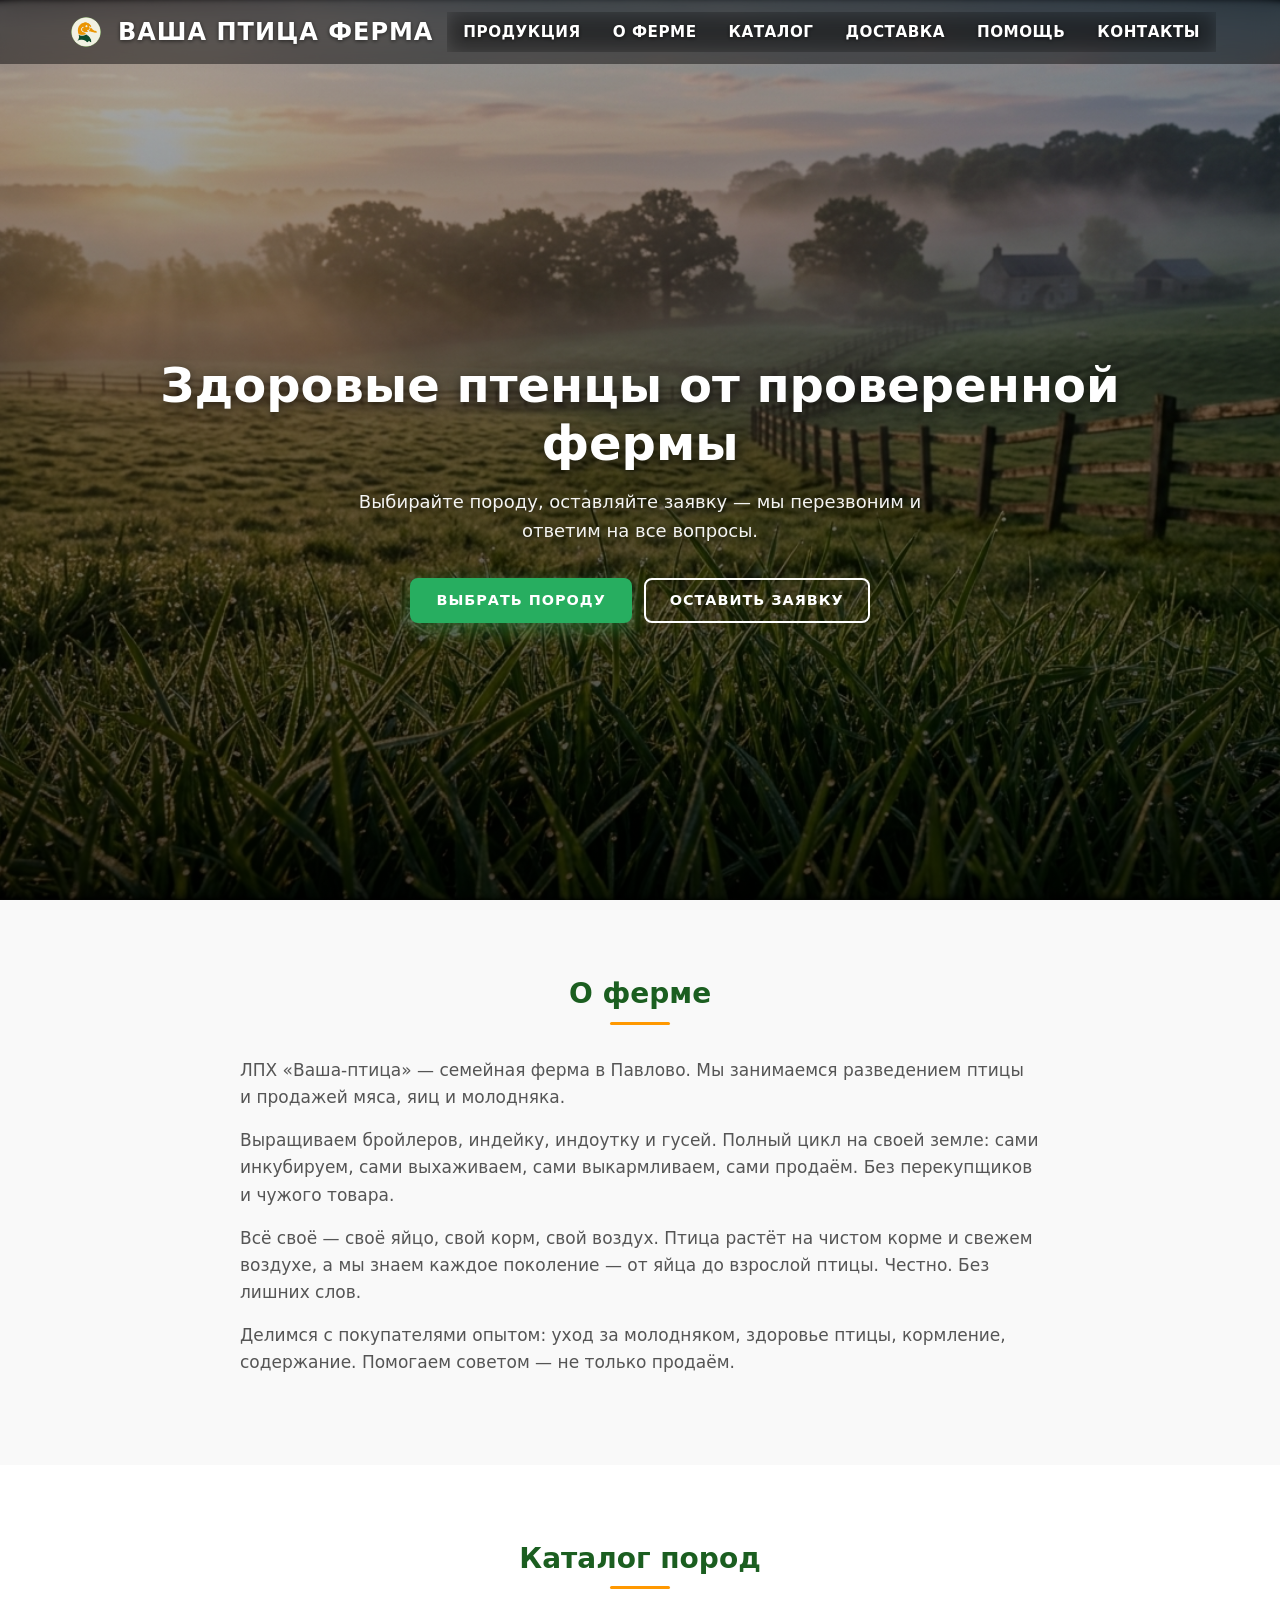
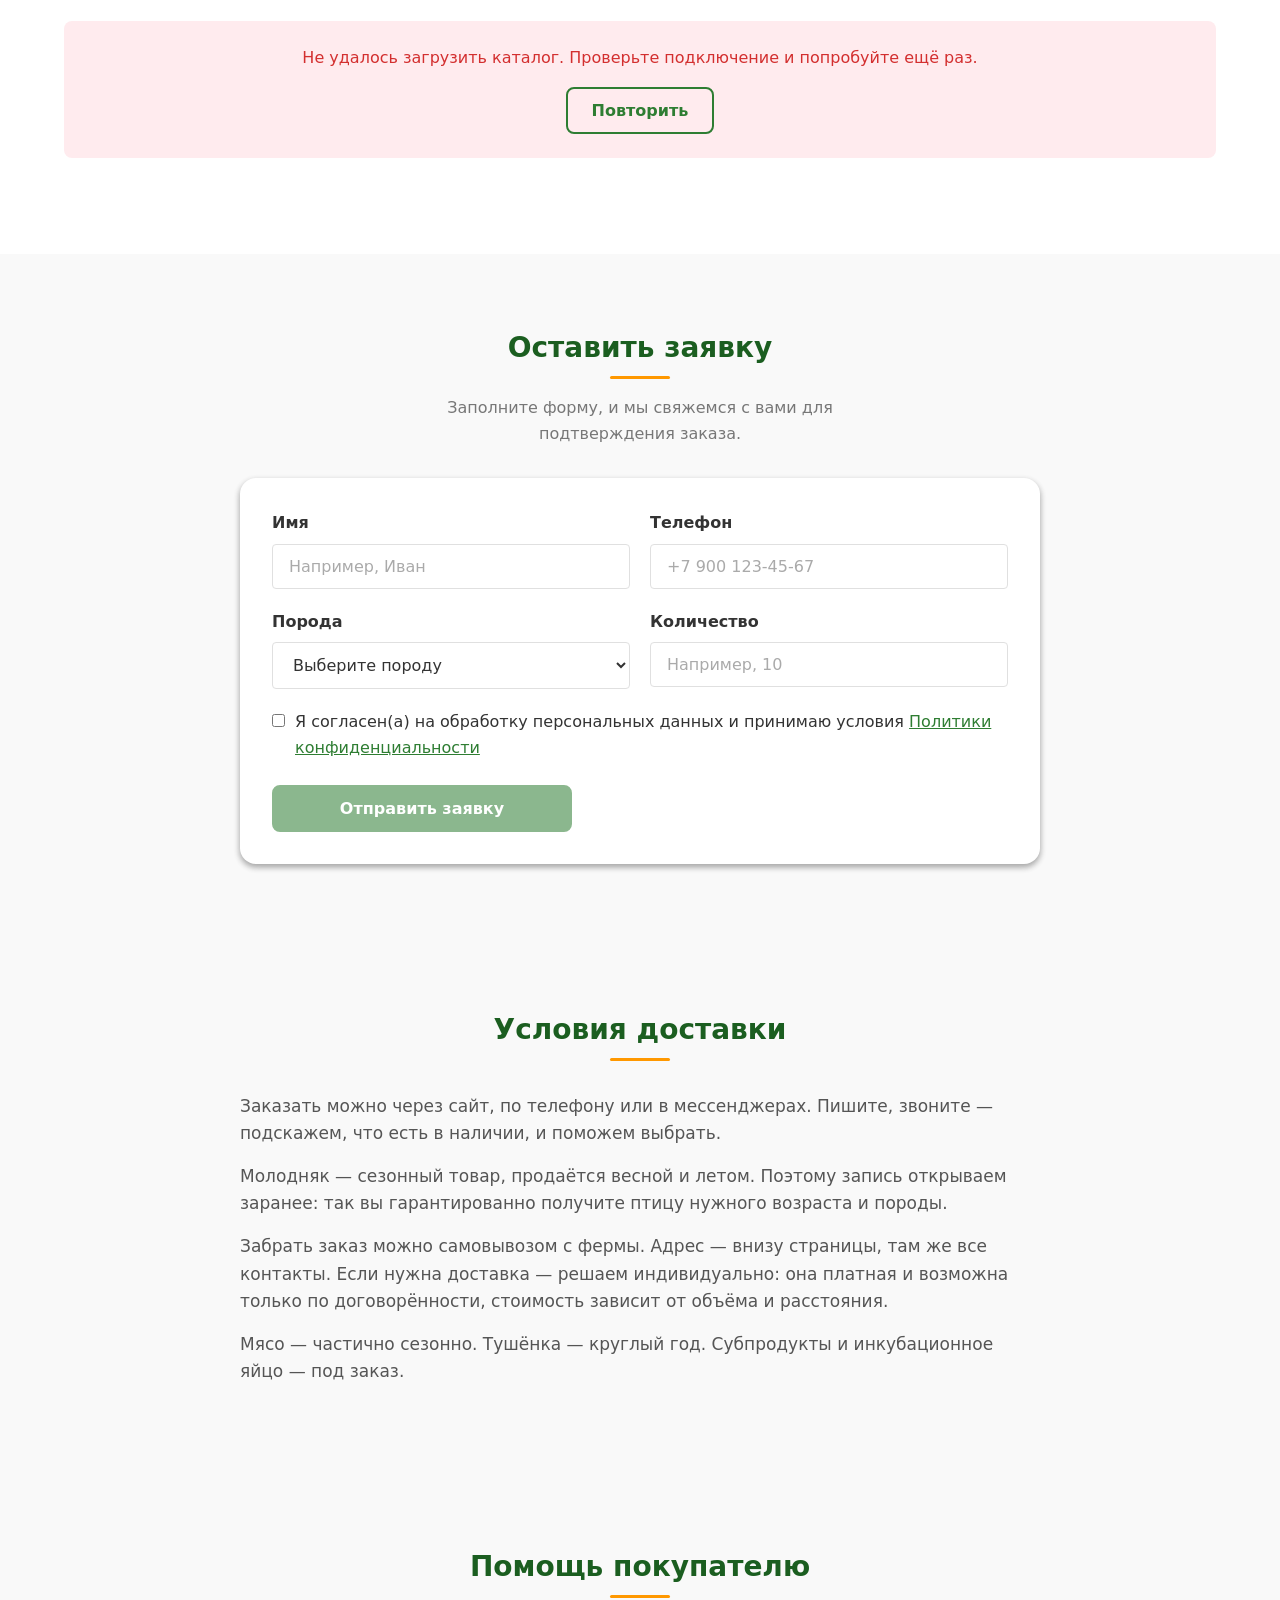
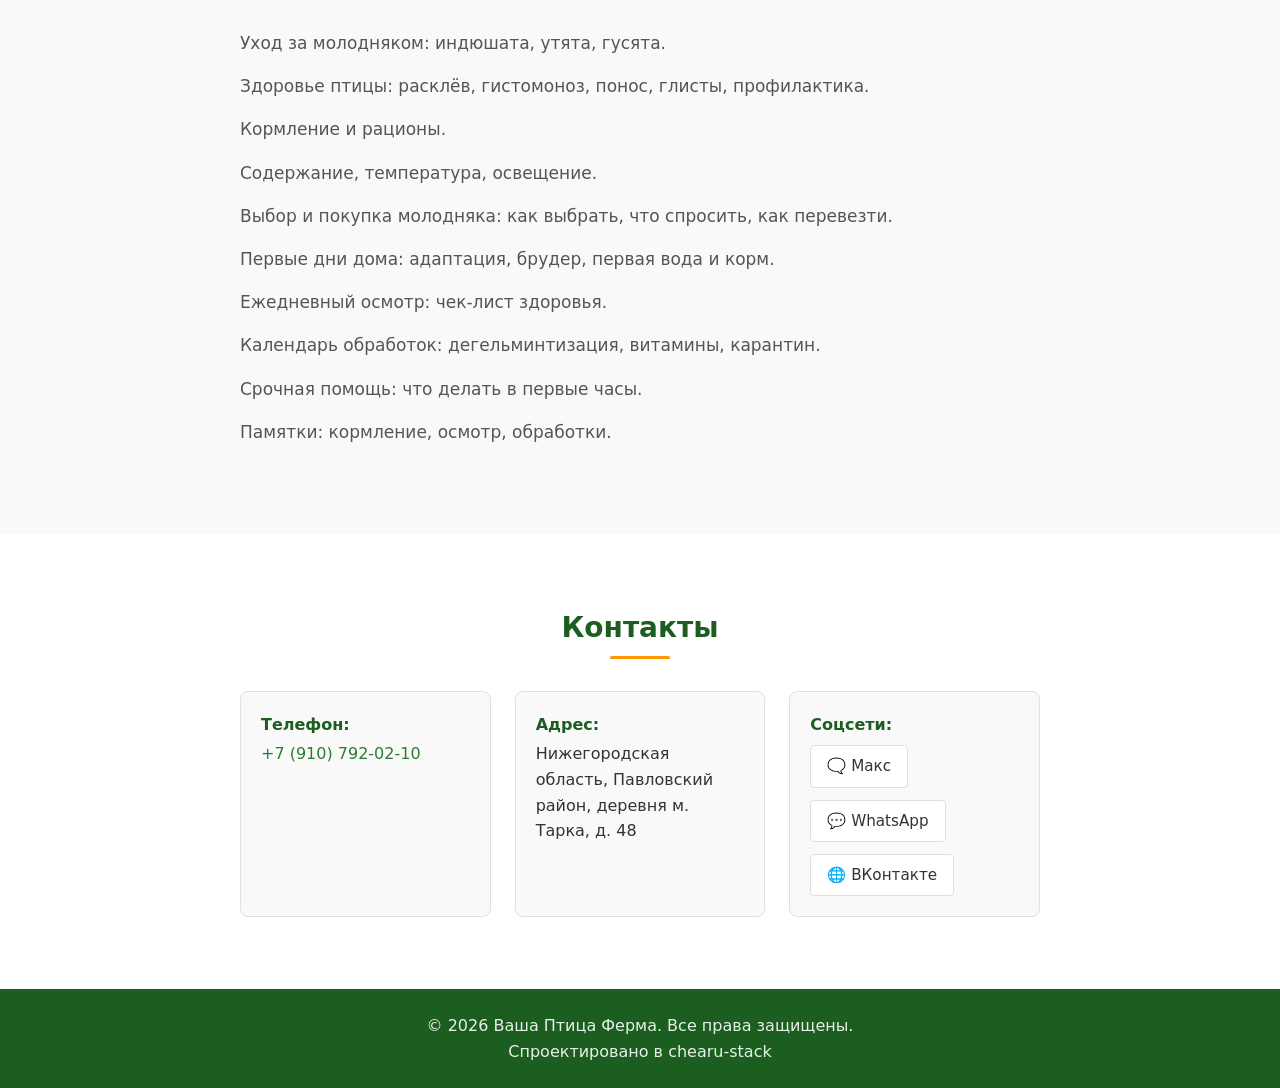
==== commit 47a0390f: "Add section logos to site headers" ====
--- a/index.html
+++ b/index.html
@@ -12,6 +12,7 @@
     <header class="site-header">
         <div class="container header-inner">
             <a href="#hero" class="logo" aria-label="Ваша Птица Ферма — на главную">
+                <img class="logo-mark" src="assets/images/logo-ptentsy-header.png" alt="" aria-hidden="true" width="44" height="44">
                 <span class="logo-main">Ваша Птица Ферма</span>
             </a>
             <nav class="main-nav" aria-label="Основная навигация">
--- a/css/styles.css
+++ b/css/styles.css
@@ -166,12 +166,24 @@
 }
 
 .logo {
+    display: inline-flex;
+    align-items: center;
+    gap: 10px;
     font-size: 1.5rem;
     font-weight: 700;
     color: #ffffff;
     letter-spacing: 1px;
     text-transform: uppercase;
     text-shadow: 0 1px 4px rgba(0, 0, 0, 0.6);
+}
+
+.logo-mark {
+    display: block;
+    width: 44px;
+    height: 44px;
+    flex: 0 0 auto;
+    object-fit: contain;
+    border-radius: 50%;
 }
 
 .logo-main {
@@ -687,6 +699,15 @@
     .hero-title {
         font-size: 1.75rem;
     }
+    .logo {
+        gap: 8px;
+        font-size: 1rem;
+        letter-spacing: 0.04em;
+    }
+    .logo-mark {
+        width: 36px;
+        height: 36px;
+    }
     .section-title {
         font-size: 1.5rem;
     }
